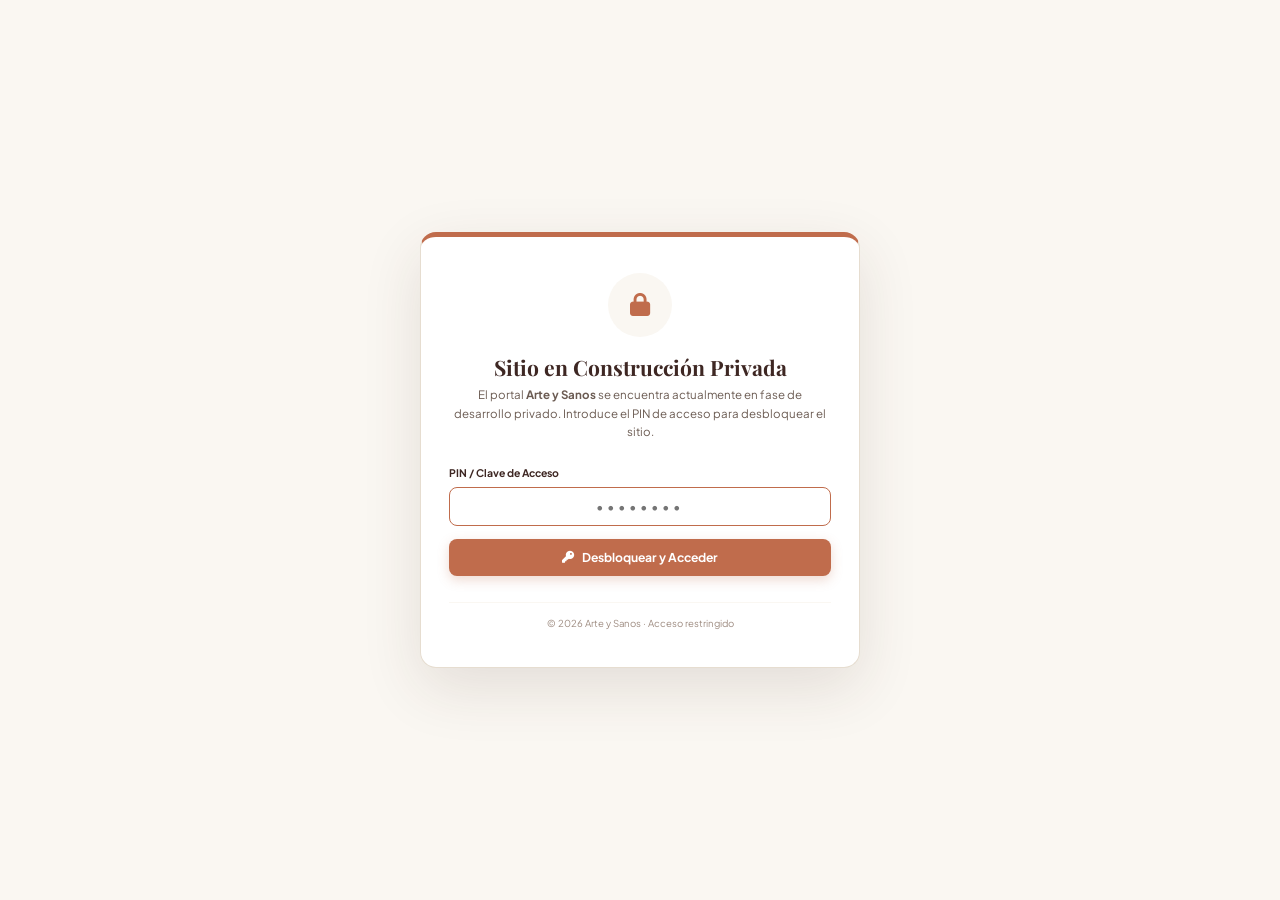
==== index.html @ fe1f42a1 "Implementacion de cumplimiento legal RGPD/LSSI, bloqueo por PIN, gestion de proyectos en perfil, ani" ====
<!DOCTYPE html>
<html lang="es">

<head>
  <meta charset="UTF-8">
  <meta name="viewport" content="width=device-width, initial-scale=1.0">
  <title>Arte y Sanos | Plataforma de Oficios & Creadores Locales</title>
  <meta name="description"
    content="Descubre y apoya a artesanos locales: cerámica, tejido, herrería, tatuajes artísticos, comida de autor y mucho más. Hecho a mano con pasión.">

  <!-- FontAwesome Icons -->
  <link rel="stylesheet" href="https://cdnjs.cloudflare.com/ajax/libs/font-awesome/6.5.1/css/all.min.css">

  <!-- Google Fonts (Playfair Display & Plus Jakarta Sans) -->
  <link rel="preconnect" href="https://fonts.googleapis.com">
  <link rel="preconnect" href="https://fonts.gstatic.com" crossorigin>
  <link
    href="https://fonts.googleapis.com/css2?family=Playfair+Display:ital,wght@0,500;0,700;1,400&family=Plus+Jakarta+Sans:wght@400;500;600;700&display=swap"
    rel="stylesheet">

  <!-- Bloqueo Privado por PIN -->
  <script src="src/siteLock.js"></script>

  <!-- Módulo Principal de la Aplicación (Clean Architecture) -->
  <script type="module" src="src/main.js"></script>

  <!-- Estilos CSS -->
  <link rel="stylesheet" href="index.css">
</head>

<body>

  <!-- Animación de Entrada / Intro (Primera visita) -->
  <div id="introOverlay" class="intro-overlay">
    <div class="intro-curtain intro-left"></div>
    <div class="intro-curtain intro-right"></div>
    <div class="intro-line"></div>
  </div>

  <!-- Header / Navigation -->
  <header class="header" id="mainHeader">
    <div class="container nav-wrapper">
      <a href="#" class="logo">
        <i class="fa-solid fa-hands-holding"></i> Arte y Sanos
      </a>

      <nav>
        <ul class="nav-links">
          <li><a href="#directorio" class="nav-link active">Explorar</a></li>
          <li><a href="#categorias" class="nav-link">Categorías</a></li>
          <li><a href="#nosotros" class="nav-link">Filosofía</a></li>
        </ul>
      </nav>

      <div class="nav-actions" id="navAuthActions">
        <button class="btn btn-secondary" onclick="window.appUI.openLoginModal()" id="btnLoginNav">
          <i class="fa-solid fa-right-to-bracket"></i> Iniciar Sesión
        </button>
        <button class="btn btn-primary" onclick="window.appUI.openRegisterModal()" id="btnRegisterNav">
          <i class="fa-solid fa-user-plus"></i> Registrarse
        </button>
      </div>

      <!-- Botón Hamburguesa Móvil -->
      <button class="mobile-nav-toggle" id="mobileNavToggle" aria-label="Abrir menú de navegación" onclick="window.appUI.toggleMobileMenu()">
        <i class="fa-solid fa-bars" id="mobileNavIcon"></i>
      </button>
    </div>

    <!-- Menú Desplegable Móvil (Drawer) -->
    <div class="mobile-menu-drawer" id="mobileMenuDrawer">
      <ul class="mobile-nav-links">
        <li><a href="#directorio" class="nav-link" onclick="window.appUI.toggleMobileMenu(false)">Explorar Directorio</a></li>
        <li><a href="#categorias" class="nav-link" onclick="window.appUI.toggleMobileMenu(false)">Categorías & Oficios</a></li>
        <li><a href="#nosotros" class="nav-link" onclick="window.appUI.toggleMobileMenu(false)">Nuestra Filosofía</a></li>
      </ul>
      <div class="mobile-auth-actions" id="mobileNavAuthActions">
        <!-- Rellenado dinámicamente según sesión en JS -->
      </div>
    </div>
  </header>

  <!-- Hero Section -->
  <section class="hero">
    <div class="hero-bg"></div>
    <div class="container">
      <div class="hero-content">
        <div class="hero-badge">
          <i class="fa-solid fa-gem"></i> Comunidad de Creadores Auténticos
        </div>
        <h1 class="hero-title">
          El alma de lo <span>hecho a mano</span>, cerca de ti.
        </h1>
        <p class="hero-description">
          Conecta directamente con cerámicos, tejedores, herreros, tatuadores de trazo fino y obradores artesanales.
          Descubre sus historias y apoya el talento local.
        </p>

        <!-- Barra de búsqueda -->
        <div class="hero-search-box">
          <i class="fa-solid fa-magnifying-glass"
            style="margin-left: 1.2rem; color: var(--terracotta); font-size: 1.2rem;"></i>
          <input type="text" id="searchInput" class="hero-search-input"
            placeholder="Busca por oficio, nombre o ciudad (ej. Cerámica, Madrid, Toledo)..."
            onkeydown="if(event.key==='Enter') window.appUI.triggerSearch()">
          <button class="btn btn-gold" id="searchBtn" style="padding: 0.8rem 1.4rem;" onclick="window.appUI.triggerSearch()">
            Buscar
          </button>
        </div>

        <!-- Estadísticas -->
        <div class="hero-stats">
          <div class="stat-item">
            <h4 id="statArtisansCount">--</h4>
            <p>Artesanos registrados</p>
          </div>
          <div class="stat-item">
            <h4>100%</h4>
            <p>Trabajo auténtico</p>
          </div>
          <div class="stat-item">
            <h4>Directo</h4>
            <p>Sin intermediarios</p>
          </div>
        </div>

      </div>
    </div>
  </section>

  <!-- Sección Categorías -->
  <section class="categories-section" id="categorias">
    <div class="container">
      <div class="text-center">
        <span class="section-tag"><i class="fa-solid fa-shapes"></i> Oficios Tradicionales</span>
        <h2 class="section-title">Explora por Categoría</h2>
        <p class="section-subtitle mx-auto">Selecciona la disciplina que deseas descubrir para filtrar nuestro
          directorio de artesanos.</p>
      </div>

      <div class="category-grid" id="categoryGrid">
        <!-- Renderizado dinámicamente con JavaScript -->
      </div>
    </div>
  </section>

  <!-- Sección Directorio de Artesanos -->
  <section class="directory-section" id="directorio">
    <div class="container">
      <div style="display: flex; align-items: flex-end; justify-content: space-between; flex-wrap: wrap; gap: 1rem; margin-bottom: 1.5rem;">
        <div>
          <span class="section-tag"><i class="fa-solid fa-store"></i> Directorio Activo</span>
          <h2 class="section-title">Artesanos Destacados</h2>
        </div>
        <div style="display: flex; align-items: center; gap: 1rem; flex-wrap: wrap;">
          <div style="display: flex; align-items: center; gap: 0.5rem;">
            <label for="locationFilterSelect" style="font-size: 0.85rem; font-weight: 600; color: var(--text-secondary);"><i class="fa-solid fa-location-dot"></i> Ubicación:</label>
            <select id="locationFilterSelect" onchange="window.appUI.filterByLocation(this.value)" style="padding: 0.5rem 1rem; border-radius: var(--radius-sm); border: 1px solid var(--border-color); background: var(--card-bg); font-family: inherit; font-size: 0.9rem; color: var(--primary-dark); cursor: pointer;">
              <option value="all">Todas las ubicaciones</option>
            </select>
          </div>
          <div style="display: flex; align-items: center; gap: 0.5rem;">
            <label for="sortBySelect" style="font-size: 0.85rem; font-weight: 600; color: var(--text-secondary);"><i class="fa-solid fa-sort"></i> Ordenar por:</label>
            <select id="sortBySelect" style="padding: 0.5rem 1rem; border-radius: var(--radius-sm); border: 1px solid var(--border-color); background: var(--card-bg); font-family: inherit; font-size: 0.9rem; color: var(--primary-dark); cursor: pointer;">
              <option value="featured">Destacados</option>
              <option value="rating">Mejor valorados (Valoraciones)</option>
              <option value="reviews">Más opiniones</option>
              <option value="newest">Más recientes</option>
            </select>
          </div>
          <div id="resultsCount" style="color: var(--text-muted); font-weight: 500; font-size: 0.9rem;">
            Cargando artesanos...
          </div>
        </div>
      </div>

      <div class="directory-grid" id="directoryGrid">
        <!-- Tarjetas de artesanos renderizadas mediante JavaScript -->
      </div>

      <!-- Banner Registro / Unirse -->
      <div class="join-banner">
        <div class="join-banner-bg"></div>
        <div class="join-banner-content">
          <h2>¿Eres artesano o tienes un taller tradicional?</h2>
          <p>Únete a nuestra plataforma de forma gratuita. Publica tu negocio, muestra tus trabajos, comparte tu
            dirección y recibe visitas o pedidos directamente en tu taller.</p>
          <button class="btn btn-primary" onclick="window.appUI.openRegisterModal()"
            style="font-size: 1.05rem; padding: 1rem 2.2rem;">
            <i class="fa-solid fa-paper-plane"></i> Publicar mi Negocio Ahora
          </button>
        </div>
      </div>

    </div>
  </section>

  <!-- Sección Nuestra Filosofía -->
  <section class="categories-section" id="nosotros"
    style="background: var(--beige-light); border-top: 1px solid var(--border-color); padding: 6rem 0;">
    <div class="container">
      <div class="text-center" style="max-width: 800px; margin: 0 auto;">
        <span class="section-tag"><i class="fa-solid fa-heart"></i> Nuestra Filosofía</span>
        <h2 class="section-title">Valorar el tiempo, la materia y las manos</h2>
        <p style="font-size: 1.15rem; color: var(--text-secondary); line-height: 1.8; margin-top: 1.5rem;">
          En un mundo dominado por la producción en masa, "Arte y Sanos" nace para visibilizar a quienes dedican su vida a
          perfeccionar una técnica con paciencia. Creemos en el consumo consciente, en el valor del objeto único y en la
          cercanía de conocer a la persona que crea lo que llevamos a nuestro hogar.
        </p>
      </div>
    </div>
  </section>

  <!-- Footer -->
  <footer class="footer">
    <div class="container">
      <div class="footer-grid">
        <div class="footer-brand">
          <h3><i class="fa-solid fa-hands-holding" style="color: var(--terracotta);"></i> Arte y Sanos</h3>
          <p>Plataforma para el descubrimiento, preservación y conexión con creadores y talleres artesanales locales.
          </p>
        </div>
        <div>
          <h4 class="footer-title">Categorías</h4>
          <ul class="footer-links">
            <li><a href="#" onclick="window.appUI.filterByCategory('ceramica')">Cerámica & Alfarería</a></li>
            <li><a href="#" onclick="window.appUI.filterByCategory('tejido')">Tejido & Telar</a></li>
            <li><a href="#" onclick="window.appUI.filterByCategory('herreria')">Herrería & Forja</a></li>
            <li><a href="#" onclick="window.appUI.filterByCategory('tatuaje')">Tatuaje Botánico</a></li>
            <li><a href="#" onclick="window.appUI.filterByCategory('comida')">Panadería & Alimentos</a></li>
          </ul>
        </div>
        <div>
          <h4 class="footer-title">Plataforma</h4>
          <ul class="footer-links">
            <li><a href="#directorio">Directorio</a></li>
            <li><a href="#" onclick="window.appUI.openRegisterModal()">Publicar Negocio</a></li>
            <li><a href="#nosotros">Sobre Nosotros</a></li>
            <li><a href="#">Guía de Artesanos</a></li>
          </ul>
        </div>
        <div>
          <h4 class="footer-title">Contacto</h4>
          <ul class="footer-links">
            <li><a href="#"><i class="fa-solid fa-envelope"></i> hola@arteysanos.es</a></li>
            <li><a href="#"><i class="fa-brands fa-instagram"></i> @arteysanos_oficial</a></li>
            <li><a href="#"><i class="fa-solid fa-location-dot"></i> Madrid, España</a></li>
          </ul>
        </div>
      </div>

      <div class="footer-bottom">
        <div style="display: flex; justify-content: center; align-items: center; gap: 1.5rem; flex-wrap: wrap; text-align: center; width: 100%;">
          <a href="aviso-legal.html" style="color: var(--text-muted); font-size: 0.9rem; font-weight: 500; text-decoration: none; transition: color 0.2s;">Aviso Legal</a>
          <span style="color: rgba(255, 255, 255, 0.2);">•</span>
          <a href="privacidad.html" style="color: var(--text-muted); font-size: 0.9rem; font-weight: 500; text-decoration: none; transition: color 0.2s;">Política de Privacidad</a>
          <span style="color: rgba(255, 255, 255, 0.2);">•</span>
          <a href="terminos.html" style="color: var(--text-muted); font-size: 0.9rem; font-weight: 500; text-decoration: none; transition: color 0.2s;">Términos y Condiciones</a>
          <span style="color: rgba(255, 255, 255, 0.2);">•</span>
          <a href="cookies.html" style="color: var(--text-muted); font-size: 0.9rem; font-weight: 500; text-decoration: none; transition: color 0.2s;">Política de Cookies</a>
        </div>
        <div style="color: var(--text-muted); font-size: 0.85rem; text-align: center; width: 100%;">
          © 2026 Arte y Sanos. Todos los derechos reservados.
        </div>
      </div>
    </div>
  </footer>

  <!-- Modal Detalle Artesano -->
  <div class="modal-overlay" id="detailModal">
    <div class="modal-card">
      <button class="modal-close" onclick="window.appUI.closeModal('detailModal')">
        <i class="fa-solid fa-xmark"></i>
      </button>
      <div id="detailModalContent">
        <!-- Renderizado dinámicamente con JS -->
      </div>
    </div>
  </div>

  <!-- Modal Iniciar Sesión Artesano -->
  <div class="modal-overlay" id="loginModal">
    <div class="modal-card" style="max-width: 480px;">
      <button class="modal-close" onclick="window.appUI.closeModal('loginModal')">
        <i class="fa-solid fa-xmark"></i>
      </button>
      <div class="modal-body">
        <div style="text-align: center; margin-bottom: 2rem;">
          <span class="hero-badge"><i class="fa-solid fa-user-lock"></i> Área de Artesanos</span>
          <h2 style="font-size: 2rem; margin-top: 0.5rem;">Iniciar Sesión</h2>
          <p style="color: var(--text-secondary); font-size: 0.9rem;">Accede para gestionar tu taller, promociones y productos.</p>
        </div>

        <form id="loginForm">
          <div class="form-group">
            <label class="form-label">Correo Electrónico *</label>
            <input type="email" id="loginEmail" class="form-input" placeholder="tu@email.com" required>
          </div>
          <div class="form-group">
            <label class="form-label">Contraseña *</label>
            <input type="password" id="loginPassword" class="form-input" placeholder="••••••••" required>
          </div>
          <button type="submit" class="btn btn-primary" style="width: 100%; margin-top: 0.8rem;">
            <i class="fa-solid fa-right-to-bracket"></i> Entrar a mi Tienda
          </button>
        </form>

        <div style="display: flex; align-items: center; gap: 0.8rem; margin: 1.2rem 0;">
          <hr style="flex: 1; border: 0; border-top: 1px solid var(--border-color);">
          <span style="font-size: 0.8rem; color: var(--text-muted); text-transform: uppercase;">o continúa con</span>
          <hr style="flex: 1; border: 0; border-top: 1px solid var(--border-color);">
        </div>

        <button type="button" class="btn btn-secondary" onclick="window.appUI.handleGoogleLogin('login')" style="width: 100%; justify-content: center; gap: 0.7rem; border-color: #DADCE0; box-shadow: 0 1px 3px rgba(0,0,0,0.08);">
          <svg width="18" height="18" viewBox="0 0 18 18"><path fill="#4285F4" d="M17.64 9.2c0-.637-.057-1.251-.164-1.84H9v3.481h4.844c-.209 1.125-.843 2.078-1.796 2.717v2.258h2.908c1.702-1.567 2.684-3.874 2.684-6.616z"/><path fill="#34A853" d="M9 18c2.43 0 4.467-.806 5.956-2.184l-2.908-2.258c-.806.54-1.837.86-3.048.86-2.344 0-4.328-1.584-5.036-3.711H.957v2.332C2.438 15.983 5.482 18 9 18z"/><path fill="#FBBC05" d="M3.964 10.707c-.18-.54-.282-1.117-.282-1.707s.102-1.167.282-1.707V4.961H.957C.347 6.173 0 7.548 0 9s.347 2.827.957 4.039l3.007-2.332z"/><path fill="#EA4335" d="M9 3.58c1.321 0 2.508.454 3.44 1.345l2.582-2.58C13.463.891 11.426 0 9 0 5.482 0 2.438 2.017.957 4.961L3.964 7.293C4.672 5.166 6.656 3.58 9 3.58z"/></svg>
          Iniciar sesión con Google
        </button>
      </div>
    </div>
  </div>

  <!-- Modal Formulario "Registro de Cuenta (Cliente o Artesano)" -->
  <div class="modal-overlay" id="registerModal">
    <div class="modal-card">
      <button class="modal-close" onclick="window.appUI.closeModal('registerModal')">
        <i class="fa-solid fa-xmark"></i>
      </button>
      <div class="modal-body">
        <div style="text-align: center; margin-bottom: 1.5rem;">
          <span class="hero-badge"><i class="fa-solid fa-user-plus"></i> Únete a Arte y Sanos</span>
          <h2 style="font-size: 1.8rem; margin-top: 0.5rem;" id="registerModalTitle">Crear Cuenta</h2>
          <p style="color: var(--text-secondary); font-size: 0.92rem;">Elige tu tipo de perfil para comenzar en la plataforma.</p>
        </div>

        <!-- Selector de Tipo de Cuenta -->
        <div style="display: grid; grid-template-columns: 1fr 1fr; gap: 0.8rem; margin-bottom: 1.5rem; background: var(--bg-subtle); padding: 0.4rem; border-radius: 12px;">
          <button type="button" id="roleBtnClient" class="btn" style="background: var(--terracotta); color: #FFF; font-size: 0.9rem; padding: 0.6rem; border-radius: 8px; border: none; font-weight: 600; cursor: pointer; transition: all 0.2s;" onclick="window.appUI.selectRegisterRole('client')">
            <i class="fa-solid fa-user"></i> Soy Usuario / Cliente
          </button>
          <button type="button" id="roleBtnArtisan" class="btn" style="background: transparent; color: var(--text-main); font-size: 0.9rem; padding: 0.6rem; border-radius: 8px; border: none; font-weight: 600; cursor: pointer; transition: all 0.2s;" onclick="window.appUI.selectRegisterRole('artisan')">
            <i class="fa-solid fa-hammer"></i> Soy Artesano
          </button>
        </div>

        <form id="registerForm">
          <input type="hidden" id="registerAccountRole" value="client">

          <div class="form-row">
            <div class="form-group">
              <label class="form-label">Nombre Completo o Alias *</label>
              <input type="text" id="inputDisplayName" class="form-input" placeholder="ej. Carmen Ruiz" required>
            </div>
            <div class="form-group">
              <label class="form-label">Correo Electrónico *</label>
              <input type="email" id="inputAuthEmail" class="form-input" placeholder="tu@email.com" required>
            </div>
          </div>

          <div class="form-group">
            <label class="form-label">Contraseña de acceso *</label>
            <input type="password" id="inputAuthPassword" class="form-input" placeholder="Mínimo 6 caracteres" minlength="6" required>
          </div>

          <!-- Campos Específicos para Artesanos (Ocultos para Clientes) -->
          <div id="artisanExtraFields" style="display: none;">
            <hr style="border: 0; border-top: 1px solid var(--border-color); margin: 1.5rem 0;">
            <h4 style="color: var(--primary-dark); font-size: 1.05rem; margin-bottom: 1rem; display: flex; align-items: center; gap: 0.5rem;">
              <i class="fa-solid fa-store" style="color: var(--terracotta);"></i> Información del Taller / Negocio
            </h4>

            <div class="form-row">
              <div class="form-group">
                <label class="form-label">Nombre del Taller o Marca *</label>
                <input type="text" id="inputName" class="form-input" placeholder="ej. Taller Cerámico El Crisol">
              </div>
              <div class="form-group">
                <label class="form-label">Categoría Principal *</label>
                <select id="inputCategory" class="form-select">
                  <option value="pintura">Pintura & Ilustración</option>
                  <option value="escultura">Escultura & Modelado</option>
                  <option value="ceramica">Cerámica</option>
                  <option value="tejido">Tejido & Textil</option>
                  <option value="herreria">Herrería & Metal</option>
                  <option value="madera">Ebanistería & Madera</option>
                  <option value="cuero">Marroquinería & Cuero</option>
                  <option value="joyeria">Joyería & Orfebrería</option>
                  <option value="tatuaje">Tatuaje Artístico</option>
                  <option value="comida">Comida Artesana</option>
                </select>
              </div>
            </div>

            <div class="form-row">
              <div class="form-group">
                <label class="form-label">Especialidad u Oficio *</label>
                <input type="text" id="inputTrade" class="form-input" placeholder="ej. Alfarería tradicional en torno">
              </div>
              <div class="form-group">
                <label class="form-label">Ciudad / Provincia *</label>
                <input type="text" id="inputLocation" class="form-input" placeholder="ej. Granada, España">
              </div>
            </div>

            <div class="form-group">
              <label class="form-label">Dirección Completa del Taller *</label>
              <input type="text" id="inputAddress" class="form-input" placeholder="ej. Callejón del Aire 14, Albaicín">
            </div>

            <div class="form-row">
              <div class="form-group">
                <label class="form-label">Teléfono / WhatsApp de Contacto *</label>
                <input type="tel" id="inputPhone" class="form-input" placeholder="ej. +34 600 000 000">
              </div>
              <div class="form-group">
                <label class="form-label">Sitio Web / Red Social (Opcional)</label>
                <input type="url" id="inputWebsite" class="form-input" placeholder="https://mitaller.com">
              </div>
            </div>

            <div class="form-group">
              <label class="form-label">Descripción de tu trabajo e Historia *</label>
              <textarea id="inputDescription" class="form-textarea" rows="3" placeholder="Cuéntanos qué haces, qué materiales utilizas y qué hace especial a tu negocio..."></textarea>
            </div>

            <!-- Opciones extra del taller -->
            <div style="background: var(--bg-subtle); padding: 0.9rem; border-radius: 10px; border: 1px solid var(--border-color); display: flex; flex-direction: column; gap: 0.6rem; margin-top: 0.8rem;">
              <label style="display: flex; align-items: center; gap: 0.5rem; cursor: pointer; font-size: 0.85rem; color: var(--primary-dark); font-weight: 600;">
                <input type="checkbox" id="inputAcceptsCustomOrders" checked style="width: 16px; height: 16px; accent-color: var(--terracotta); cursor: pointer;">
                <span>✨ <strong>Acepto Encargos Personalizados</strong> (Piezas y trabajos a medida bajo petición)</span>
              </label>
              <label style="display: flex; align-items: center; gap: 0.5rem; cursor: pointer; font-size: 0.85rem; color: var(--primary-dark); font-weight: 600;">
                <input type="checkbox" id="inputIsVisitable" style="width: 16px; height: 16px; accent-color: var(--terracotta); cursor: pointer;">
                <span>🏛️ <strong>Taller Visitable</strong> (Espacio físico abierto al público o visitas concertadas)</span>
              </label>
            </div>
          </div>

          <!-- Casilla de Consentimiento RGPD / LOPDGDD Obligatoria -->
          <div style="margin-top: 1.2rem; padding: 0.8rem; background: var(--bg-subtle); border-radius: 8px; border: 1px solid var(--border-color);">
            <label style="display: flex; align-items: flex-start; gap: 0.6rem; cursor: pointer; font-size: 0.82rem; color: var(--text-secondary); line-height: 1.4;">
              <input type="checkbox" id="registerConsentCheckbox" required style="margin-top: 2px; width: 16px; height: 16px; accent-color: var(--terracotta); cursor: pointer; flex-shrink: 0;">
              <span>He leído y acepto la <a href="privacidad.html" target="_blank" style="color: var(--terracotta); font-weight: 600; text-decoration: underline;">Política de Privacidad</a> y los <a href="terminos.html" target="_blank" style="color: var(--terracotta); font-weight: 600; text-decoration: underline;">Términos y Condiciones de Uso</a>. *</span>
            </label>
          </div>

          <div style="display: flex; gap: 1rem; margin-top: 1.3rem;">
            <button type="submit" id="btnSubmitRegister" class="btn btn-primary" style="flex: 1;">
              <i class="fa-solid fa-check"></i> Crear Cuenta de Usuario
            </button>
            <button type="button" class="btn btn-secondary" onclick="window.appUI.closeModal('registerModal')">
              Cancelar
            </button>
          </div>
        </form>

        <div style="display: flex; align-items: center; gap: 0.8rem; margin: 1.2rem 0;">
          <hr style="flex: 1; border: 0; border-top: 1px solid var(--border-color);">
          <span style="font-size: 0.8rem; color: var(--text-muted); text-transform: uppercase;">o regístrate con</span>
          <hr style="flex: 1; border: 0; border-top: 1px solid var(--border-color);">
        </div>

        <button type="button" class="btn btn-secondary" onclick="window.appUI.handleGoogleLogin('register')" style="width: 100%; justify-content: center; gap: 0.7rem; border-color: #DADCE0; box-shadow: 0 1px 3px rgba(0,0,0,0.08);">
          <svg width="18" height="18" viewBox="0 0 18 18"><path fill="#4285F4" d="M17.64 9.2c0-.637-.057-1.251-.164-1.84H9v3.481h4.844c-.209 1.125-.843 2.078-1.796 2.717v2.258h2.908c1.702-1.567 2.684-3.874 2.684-6.616z"/><path fill="#34A853" d="M9 18c2.43 0 4.467-.806 5.956-2.184l-2.908-2.258c-.806.54-1.837.86-3.048.86-2.344 0-4.328-1.584-5.036-3.711H.957v2.332C2.438 15.983 5.482 18 9 18z"/><path fill="#FBBC05" d="M3.964 10.707c-.18-.54-.282-1.117-.282-1.707s.102-1.167.282-1.707V4.961H.957C.347 6.173 0 7.548 0 9s.347 2.827.957 4.039l3.007-2.332z"/><path fill="#EA4335" d="M9 3.58c1.321 0 2.508.454 3.44 1.345l2.582-2.58C13.463.891 11.426 0 9 0 5.482 0 2.438 2.017.957 4.961L3.964 7.293C4.672 5.166 6.656 3.58 9 3.58z"/></svg>
          <span id="btnGoogleRegisterLabel">Registrarse como Cliente con Google</span>
        </button>
      </div>
    </div>
  </div>

  <!-- Modal Panel "Gestionar Mi Perfil & Tienda" (Escala 85% Compacta & Dashboard) -->
  <div class="modal-overlay" id="shopManageModal">
    <div class="modal-card">
      <button class="modal-close" onclick="window.appUI.closeModal('shopManageModal')">
        <i class="fa-solid fa-xmark"></i>
      </button>
      <div class="modal-body">
        <div style="display: flex; align-items: center; justify-content: space-between; margin-bottom: 1.2rem; flex-wrap: wrap; gap: 1rem; padding-bottom: 0.8rem; border-bottom: 1px solid var(--border-color);">
          <div>
            <div style="display: flex; align-items: center; gap: 0.5rem; margin-bottom: 0.2rem;">
              <span class="hero-badge" style="margin: 0; padding: 0.25rem 0.75rem; font-size: 0.75rem;"><i class="fa-solid fa-sliders"></i> Panel de Control</span>
              <span id="verificationStatusBadge" class="hero-badge" style="background: rgba(76, 175, 80, 0.1); color: #4CAF50; border-color: rgba(76, 175, 80, 0.25); margin: 0; padding: 0.25rem 0.75rem; font-size: 0.75rem;">
                <i class="fa-solid fa-circle-check"></i> Taller Verificado
              </span>
            </div>
            <h2 style="font-size: 1.7rem; font-family: 'Playfair Display', serif; color: var(--primary-dark); margin: 0;" id="shopManageTitle">Gestionar Mi Perfil & Tienda</h2>
            <p style="color: var(--text-secondary); font-size: 0.85rem; margin-top: 0.2rem; margin-bottom: 0;">Administra tu catálogo de obras, información pública de contacto y seguridad de tu cuenta.</p>
          </div>
          <div style="display: flex; align-items: center; gap: 0.6rem; flex-wrap: wrap;">
            <a href="#" id="btnViewMyPublicProfile" target="_blank" class="btn btn-secondary" style="padding: 0.5rem 1rem; font-size: 0.82rem; display: inline-flex; align-items: center; gap: 0.4rem; border-radius: 8px; font-weight: 600;">
              <i class="fa-solid fa-arrow-up-right-from-square"></i> Ver Mi Perfil Público
            </a>
          </div>
        </div>

        <!-- Banner de Verificación de Artesano -->
        <div id="artisanVerificationBanner" style="background: linear-gradient(135deg, rgba(197,160,89,0.15), rgba(192,108,76,0.1)); border: 1.5px solid var(--warm-gold); border-radius: 12px; padding: 1rem 1.4rem; margin-bottom: 1.2rem; display: flex; justify-content: space-between; align-items: center; flex-wrap: wrap; gap: 1rem;">
          <div style="display: flex; align-items: center; gap: 0.9rem;">
            <div style="width: 42px; height: 42px; border-radius: 50%; background: var(--warm-gold); color: #FFF; display: flex; align-items: center; justify-content: center; font-size: 1.2rem; flex-shrink: 0; box-shadow: 0 4px 10px rgba(197,160,89,0.3);">
              <i class="fa-solid fa-certificate"></i>
            </div>
            <div>
              <div style="display: flex; align-items: center; gap: 0.5rem; flex-wrap: wrap;">
                <strong style="color: var(--primary-dark); font-size: 0.98rem;">Insignia de Artesano Certificado</strong>
                <span id="shopVerifBadgeStatus" style="font-size: 0.72rem; background: var(--warm-gold); color: #FFF; padding: 0.15rem 0.5rem; border-radius: 10px; font-weight: 700;">Oficio Registrado</span>
              </div>
              <p style="color: var(--text-secondary); font-size: 0.82rem; margin: 0.1rem 0 0 0; line-height: 1.4;">
                Aumenta la confianza de tus clientes solicitando la verificación oficial de tu taller artesanal.
              </p>
            </div>
          </div>
          <button type="button" class="btn btn-gold" onclick="window.appUI.openVerificationModal()" style="font-size: 0.85rem; padding: 0.5rem 1.1rem; display: inline-flex; align-items: center; gap: 0.4rem; border-radius: 8px;">
            <i class="fa-solid fa-shield-check"></i> Verificar Cuenta
          </button>
        </div>

        <!-- Pestañas del Panel (Barra Segmentada) -->
        <div class="shop-tabs-nav">
          <button class="tab-btn active" onclick="window.appUI.switchShopTab('tabGeneral')" id="btnTabGeneral">
            <i class="fa-solid fa-store"></i> Información & Foto
          </button>
          <button class="tab-btn" onclick="window.appUI.switchShopTab('tabPromos')" id="btnTabPromos">
            <i class="fa-solid fa-tags"></i> Promociones & Ofertas
          </button>
          <button class="tab-btn" onclick="window.appUI.switchShopTab('tabSecurity')" id="btnTabSecurity">
            <i class="fa-solid fa-shield-halved"></i> Seguridad & Mi Cuenta
          </button>
        </div>

        <!-- Tab 1: General & Foto de Perfil -->
        <div id="tabGeneral" class="shop-tab-content">
          <!-- Subida / Cambio de Foto de Perfil / Taller -->
          <div class="dashboard-card" style="display: flex; align-items: center; gap: 1.5rem; flex-wrap: wrap;">
            <div style="position: relative; width: 80px; height: 80px; border-radius: 50%; overflow: hidden; border: 3px solid var(--warm-gold); box-shadow: 0 3px 12px rgba(62, 39, 35, 0.1); flex-shrink: 0; background: #FFF;">
              <img id="avatarEditPreview" src="images/artisan1.jpg" alt="Foto de Perfil" style="width: 100%; height: 100%; object-fit: cover;">
            </div>
            <div style="flex: 1; min-width: 220px;">
              <h4 style="font-size: 1.05rem; color: var(--primary-dark); font-weight: 700; margin-bottom: 0.2rem;">Foto de Perfil / Imagen Principal del Taller</h4>
              <p style="font-size: 0.82rem; color: var(--text-secondary); margin-bottom: 0.8rem; line-height: 1.4;">Esta fotografía se mostrará en tu tarjeta del directorio, la cabecera de tu tienda y en tus obras publicadas.</p>
              <div style="display: flex; align-items: center; gap: 0.8rem; flex-wrap: wrap;">
                <label class="btn btn-secondary" style="cursor: pointer; padding: 0.45rem 1rem; font-size: 0.82rem; display: inline-flex; align-items: center; gap: 0.4rem; margin: 0; border-radius: 8px;">
                  <i class="fa-solid fa-camera"></i> Subir Nueva Foto
                  <input type="file" id="inputAvatarFile" accept="image/*" style="display: none;" onchange="window.appUI.handleAvatarChange(event)">
                </label>
                <span id="avatarUploadStatus" style="font-size: 0.8rem; color: var(--text-muted);"><i class="fa-regular fa-image"></i> Formatos JPG, PNG o WEBP</span>
              </div>
            </div>
          </div>

          <form id="editShopForm" class="dashboard-card">
            <h4 class="dashboard-card-title">
              <i class="fa-solid fa-address-card" style="color: var(--terracotta);"></i> Datos Principales del Taller
            </h4>

            <div class="form-row" style="margin-bottom: 0.8rem;">
              <div class="form-group" style="margin-bottom: 0;">
                <label class="form-label">Nombre Comercial o del Artesano *</label>
                <input type="text" id="editName" class="form-input" placeholder="ej. Taller Cerámica Albaicín" required>
              </div>
              <div class="form-group" style="margin-bottom: 0;">
                <label class="form-label">Especialidad u Oficio Artesanal *</label>
                <input type="text" id="editTrade" class="form-input" placeholder="ej. Torneado de Barro & Cerámica" required>
              </div>
            </div>

            <div class="form-row" style="margin-bottom: 0.8rem;">
              <div class="form-group" style="margin-bottom: 0;">
                <label class="form-label">Categoría de Artesanía *</label>
                <select id="editCategory" class="form-select">
                  <option value="pintura">Pintura & Ilustración</option>
                  <option value="escultura">Escultura & Modelado</option>
                  <option value="ceramica">Cerámica & Barro</option>
                  <option value="tejido">Textil & Telar</option>
                  <option value="herreria">Herrería & Forja</option>
                  <option value="madera">Ebanistería & Madera</option>
                  <option value="cuero">Marroquinería & Cuero</option>
                  <option value="joyeria">Joyería & Orfebrería</option>
                  <option value="tatuaje">Tatuaje Artístico</option>
                  <option value="comida">Comida & Obrador</option>
                </select>
              </div>
              <div class="form-group" style="margin-bottom: 0;">
                <label class="form-label">Ciudad / Provincia / Región *</label>
                <input type="text" id="editLocation" class="form-input" placeholder="ej. Granada, España" required>
              </div>
            </div>

            <div class="form-row" style="margin-bottom: 0.8rem;">
              <div class="form-group" style="margin-bottom: 0;">
                <label class="form-label" id="labelEditPhone">Teléfono de Contacto (Opcional)</label>
                <input type="tel" id="editPhone" class="form-input" placeholder="+34 600 000 000">
              </div>
              <div class="form-group" style="margin-bottom: 0;">
                <label class="form-label">Sitio Web / Tienda Online Oficial (Opcional)</label>
                <input type="url" id="editWebsite" class="form-input" placeholder="https://mi-tienda-artesanal.com">
              </div>
            </div>

            <!-- Ajustes destacados del Taller -->
            <div style="display: grid; grid-template-columns: repeat(auto-fit, minmax(280px, 1fr)); gap: 0.8rem; margin-bottom: 1.1rem;">
              <!-- Toggle WhatsApp -->
              <div style="background: rgba(37, 211, 102, 0.08); border: 1.5px solid rgba(37, 211, 102, 0.25); border-radius: 10px; padding: 0.75rem 1rem; display: flex; align-items: center; justify-content: space-between; gap: 0.6rem;">
                <div style="display: flex; align-items: center; gap: 0.6rem;">
                  <div style="width: 30px; height: 30px; border-radius: 50%; background: #25D366; color: #FFF; display: flex; align-items: center; justify-content: center; font-size: 0.9rem; flex-shrink: 0;">
                    <i class="fa-brands fa-whatsapp"></i>
                  </div>
                  <div>
                    <strong style="color: var(--primary-dark); font-size: 0.82rem; display: block;">Botón de WhatsApp</strong>
                    <span style="color: var(--text-secondary); font-size: 0.74rem;">Contacto directo a tu app.</span>
                  </div>
                </div>
                <label style="display: flex; align-items: center; cursor: pointer;">
                  <input type="checkbox" id="editAllowWhatsapp" checked style="width: 17px; height: 17px; accent-color: #25D366; cursor: pointer;">
                </label>
              </div>

              <!-- Toggle Encargos a Medida -->
              <div style="background: rgba(197, 160, 89, 0.1); border: 1.5px solid rgba(197, 160, 89, 0.3); border-radius: 10px; padding: 0.75rem 1rem; display: flex; align-items: center; justify-content: space-between; gap: 0.6rem;">
                <div style="display: flex; align-items: center; gap: 0.6rem;">
                  <div style="width: 30px; height: 30px; border-radius: 50%; background: var(--warm-gold); color: #FFF; display: flex; align-items: center; justify-content: center; font-size: 0.85rem; flex-shrink: 0;">
                    <i class="fa-solid fa-wand-magic-sparkles"></i>
                  </div>
                  <div>
                    <strong style="color: var(--primary-dark); font-size: 0.82rem; display: block;">Encargos a Medida</strong>
                    <span style="color: var(--text-secondary); font-size: 0.74rem;">Aceptas piezas personalizadas.</span>
                  </div>
                </div>
                <label style="display: flex; align-items: center; cursor: pointer;">
                  <input type="checkbox" id="editAcceptsCustomOrders" checked style="width: 17px; height: 17px; accent-color: var(--warm-gold); cursor: pointer;">
                </label>
              </div>

              <!-- Toggle Taller Visitable -->
              <div style="background: rgba(192, 108, 76, 0.08); border: 1.5px solid rgba(192, 108, 76, 0.25); border-radius: 10px; padding: 0.75rem 1rem; display: flex; align-items: center; justify-content: space-between; gap: 0.6rem;">
                <div style="display: flex; align-items: center; gap: 0.6rem;">
                  <div style="width: 30px; height: 30px; border-radius: 50%; background: var(--terracotta); color: #FFF; display: flex; align-items: center; justify-content: center; font-size: 0.85rem; flex-shrink: 0;">
                    <i class="fa-solid fa-store"></i>
                  </div>
                  <div>
                    <strong style="color: var(--primary-dark); font-size: 0.82rem; display: block;">Taller Visitable</strong>
                    <span style="color: var(--text-secondary); font-size: 0.74rem;">Abierto a visitas con cita o tienda.</span>
                  </div>
                </div>
                <label style="display: flex; align-items: center; cursor: pointer;">
                  <input type="checkbox" id="editIsVisitable" style="width: 17px; height: 17px; accent-color: var(--terracotta); cursor: pointer;">
                </label>
              </div>
            </div>

            <div class="form-group" style="margin-bottom: 1rem;">
              <label class="form-label" id="labelEditAddress">Dirección Física del Taller (Opcional)</label>
              <input type="text" id="editAddress" class="form-input" placeholder="Calle / Plaza, Número, Barrio o Polígono">
            </div>

            <div class="form-group" style="margin-bottom: 1.3rem;">
              <label class="form-label">Historia, Filosofía y Técnicas del Taller (Opcional)</label>
              <textarea id="editDescription" class="form-textarea" rows="3" placeholder="Explica la historia de tu taller, los materiales nobles que utilizas, el proceso artesanal..."></textarea>
            </div>

            <div style="display: flex; justify-content: flex-end;">
              <button type="submit" class="btn btn-primary" style="padding: 0.7rem 1.6rem; font-size: 0.88rem; font-weight: 700; border-radius: 8px; display: inline-flex; align-items: center; gap: 0.5rem;">
                <i class="fa-solid fa-floppy-disk"></i> Guardar Cambios de Perfil
              </button>
            </div>
          </form>
        </div>

        <!-- Tab 2: Promociones -->
        <div id="tabPromos" class="shop-tab-content" style="display: none;">
          <div class="dashboard-card">
            <h4 class="dashboard-card-title">
              <i class="fa-solid fa-tag" style="color: var(--warm-gold-hover);"></i> Publicar Promoción u Oferta Destacada
            </h4>
            <p style="color: var(--text-secondary); font-size: 0.85rem; margin-bottom: 1.2rem; line-height: 1.5;">
              Las promociones activas aparecen de forma destacada en la cabecera de tu perfil público y muestran una etiqueta especial en el directorio principal.
            </p>

            <form id="promoForm">
              <div class="form-group">
                <label class="form-label">Título de la Oferta o Descuento *</label>
                <input type="text" id="promoTitle" class="form-input" placeholder="ej. 15% de Descuento con código ARTESANO15 o 2x1 en talleres" required>
              </div>
              <div class="form-group" style="margin-bottom: 1.3rem;">
                <label class="form-label">Condiciones o Instrucciones para Canjear</label>
                <textarea id="promoDetails" class="form-textarea" rows="2" placeholder="Válido mostrando este perfil en el taller o contactando por WhatsApp."></textarea>
              </div>
              <div style="display: flex; justify-content: flex-end;">
                <button type="submit" class="btn btn-gold" style="padding: 0.65rem 1.6rem; font-size: 0.88rem; font-weight: 700; border-radius: 8px;">
                  <i class="fa-solid fa-plus"></i> Publicar Promoción Destacada
                </button>
              </div>
            </form>
          </div>
        </div>

        <!-- Tab 4: Seguridad & Mi Cuenta -->
        <div id="tabSecurity" class="shop-tab-content" style="display: none;">
          <div style="display: grid; grid-template-columns: 1fr 1fr; gap: 1.3rem; margin-bottom: 1.5rem;" class="form-row">
            
            <!-- Cambiar Correo Electrónico -->
            <div class="dashboard-card" style="margin-bottom: 0;">
              <h4 style="font-size: 1.05rem; color: var(--primary-dark); font-weight: 700; margin-bottom: 0.2rem; display: flex; align-items: center; gap: 0.4rem;">
                <i class="fa-solid fa-envelope" style="color: var(--terracotta);"></i> Cambiar Correo Electrónico
              </h4>
              <p style="font-size: 0.8rem; color: var(--text-secondary); margin-bottom: 1.1rem;">Actualiza el correo con el que inicias sesión.</p>

              <form id="changeEmailForm">
                <div class="form-group">
                  <label class="form-label">Nuevo Correo Electrónico *</label>
                  <input type="email" id="inputNewEmail" class="form-input" placeholder="nuevo@correo.com" required>
                </div>
                <div class="form-group" style="margin-bottom: 1.1rem;">
                  <label class="form-label">Contraseña Actual *</label>
                  <input type="password" id="inputEmailCurrentPassword" class="form-input" placeholder="••••••••" required>
                </div>
                <button type="submit" class="btn btn-secondary" style="font-weight: 600; font-size: 0.82rem; width: 100%; border-radius: 7px;">
                  <i class="fa-solid fa-check"></i> Actualizar Correo
                </button>
              </form>
            </div>

            <!-- Cambiar Contraseña -->
            <div class="dashboard-card" style="margin-bottom: 0;">
              <h4 style="font-size: 1.05rem; color: var(--primary-dark); font-weight: 700; margin-bottom: 0.2rem; display: flex; align-items: center; gap: 0.4rem;">
                <i class="fa-solid fa-key" style="color: var(--warm-gold);"></i> Cambiar Contraseña
              </h4>
              <p style="font-size: 0.8rem; color: var(--text-secondary); margin-bottom: 1.1rem;">Establece una nueva clave de acceso segura.</p>

              <form id="changePasswordForm">
                <div class="form-group">
                  <label class="form-label">Contraseña Actual *</label>
                  <input type="password" id="inputPasswordCurrent" class="form-input" placeholder="••••••••" required>
                </div>
                <div class="form-group" style="margin-bottom: 1.1rem;">
                  <label class="form-label">Nueva Contraseña (mín. 6 caracteres) *</label>
                  <input type="password" id="inputPasswordNew" class="form-input" placeholder="••••••••" minlength="6" required>
                </div>
                <button type="submit" class="btn btn-secondary" style="font-weight: 600; font-size: 0.82rem; width: 100%; border-radius: 7px;">
                  <i class="fa-solid fa-shield-halved"></i> Guardar Contraseña
                </button>
              </form>
            </div>

          </div>

          <!-- ZONA DE PELIGRO: Eliminar Cuenta & Todos los Registros -->
          <div style="background: #FFF5F5; border: 1.5px solid #FFCDD2; padding: 1.4rem 1.6rem; border-radius: 16px;">
            <div style="display: flex; align-items: flex-start; gap: 1rem; flex-wrap: wrap;">
              <div style="width: 38px; height: 38px; border-radius: 50%; background: #FFEBEE; color: #D32F2F; display: flex; align-items: center; justify-content: center; font-size: 1.1rem; flex-shrink: 0;">
                <i class="fa-solid fa-triangle-exclamation"></i>
              </div>
              <div style="flex: 1; min-width: 240px;">
                <h4 style="color: #C62828; font-size: 1.05rem; font-weight: 700; margin-bottom: 0.2rem;">Zona de Peligro: Eliminar Cuenta Permanentemente</h4>
                <p style="color: #5D4037; font-size: 0.82rem; line-height: 1.5; margin-bottom: 0.9rem;">
                  Esta acción es <strong>irreversible</strong>. Se eliminarán de forma definitiva tu perfil de artesano, todos los proyectos publicados, las fotografías y vídeos de Firebase Storage, las reseñas, comentarios y tu cuenta de acceso.
                </p>
                <button type="button" class="btn" style="background: #D32F2F; color: #FFF; border: none; font-weight: 700; padding: 0.6rem 1.3rem; font-size: 0.82rem; border-radius: 8px; cursor: pointer; display: inline-flex; align-items: center; gap: 0.4rem;" onclick="window.appUI.openDeleteAccountModal()">
                  <i class="fa-solid fa-trash-can"></i> Eliminar mi Cuenta y Todos mis Datos
                </button>
              </div>
            </div>
          </div>
        </div>

      </div>
    </div>
  </div>

  <!-- Modal Panel "Mi Cuenta de Usuario" (Exclusivo para Clientes / Compradores) -->
  <div class="modal-overlay" id="userAccountModal">
    <div class="modal-card" style="max-width: 650px;">
      <button class="modal-close" onclick="window.appUI.closeModal('userAccountModal')">
        <i class="fa-solid fa-xmark"></i>
      </button>
      <div class="modal-body">
        <div style="display: flex; align-items: center; justify-content: space-between; margin-bottom: 1.2rem; flex-wrap: wrap; gap: 1rem; padding-bottom: 0.8rem; border-bottom: 1px solid var(--border-color);">
          <div>
            <div style="display: flex; align-items: center; gap: 0.5rem; margin-bottom: 0.2rem;">
              <span class="hero-badge" style="margin: 0; padding: 0.25rem 0.75rem; font-size: 0.75rem;"><i class="fa-solid fa-user-gear"></i> Perfil de Usuario</span>
              <span class="hero-badge" style="background: rgba(197, 160, 89, 0.15); color: #7D5C14; border-color: rgba(197, 160, 89, 0.4); margin: 0; padding: 0.25rem 0.75rem; font-size: 0.75rem;">
                <i class="fa-solid fa-user"></i> Cliente
              </span>
            </div>
            <h2 style="font-size: 1.7rem; font-family: 'Playfair Display', serif; color: var(--primary-dark); margin: 0;">Mi Cuenta & Ajustes</h2>
            <p style="color: var(--text-secondary); font-size: 0.85rem; margin-top: 0.2rem; margin-bottom: 0;">Administra tu nombre público, avatar y la seguridad de tu cuenta.</p>
          </div>
        </div>

        <!-- Pestañas del Panel de Usuario -->
        <div class="shop-tabs-nav" style="margin-bottom: 1.2rem;">
          <button class="tab-btn active" onclick="window.appUI.switchUserTab('userTabProfile')" id="btnUserTabProfile">
            <i class="fa-solid fa-user"></i> Datos & Avatar
          </button>
          <button class="tab-btn" onclick="window.appUI.switchUserTab('userTabSecurity')" id="btnUserTabSecurity">
            <i class="fa-solid fa-shield-halved"></i> Seguridad & Acceso
          </button>
        </div>

        <!-- Tab 1: Datos & Foto de Perfil -->
        <div id="userTabProfile" class="user-tab-content">
          <div class="dashboard-card" style="display: flex; align-items: center; gap: 1.5rem; flex-wrap: wrap; margin-bottom: 1.2rem;">
            <div style="position: relative; width: 80px; height: 80px; border-radius: 50%; overflow: hidden; border: 3px solid var(--warm-gold); box-shadow: 0 3px 12px rgba(62, 39, 35, 0.1); flex-shrink: 0; background: #FFF;">
              <img id="userAvatarEditPreview" src="images/default_avatar.svg" alt="Avatar de Usuario" style="width: 100%; height: 100%; object-fit: cover;">
            </div>
            <div style="flex: 1; min-width: 220px;">
              <h4 style="font-size: 1.05rem; color: var(--primary-dark); font-weight: 700; margin-bottom: 0.2rem;">Foto de Perfil / Avatar</h4>
              <p style="font-size: 0.82rem; color: var(--text-secondary); margin-bottom: 0.8rem; line-height: 1.4;">Esta foto aparecerá junto a tus opiniones y comentarios en las fichas de los artesanos.</p>
              <div style="display: flex; align-items: center; gap: 0.8rem; flex-wrap: wrap;">
                <label class="btn btn-secondary" style="cursor: pointer; padding: 0.45rem 1rem; font-size: 0.82rem; display: inline-flex; align-items: center; gap: 0.4rem; margin: 0; border-radius: 8px;">
                  <i class="fa-solid fa-camera"></i> Subir Avatar
                  <input type="file" id="inputUserAvatarFile" accept="image/*" style="display: none;" onchange="window.appUI.handleUserAvatarChange(event)">
                </label>
                <span id="userAvatarUploadStatus" style="font-size: 0.8rem; color: var(--text-muted);"><i class="fa-regular fa-image"></i> JPG, PNG o WEBP</span>
              </div>
            </div>
          </div>

          <form id="editUserProfileForm" class="dashboard-card">
            <h4 class="dashboard-card-title">
              <i class="fa-solid fa-id-card" style="color: var(--terracotta);"></i> Información Personal
            </h4>

            <div class="form-group" style="margin-bottom: 1rem;">
              <label class="form-label">Nombre Completo o Alias Público *</label>
              <input type="text" id="inputUserDisplayName" class="form-input" placeholder="Tu nombre o alias" required>
            </div>

            <div class="form-group" style="margin-bottom: 1.2rem;">
              <label class="form-label">Correo Electrónico (Registrado)</label>
              <input type="email" id="inputUserEmailDisplay" class="form-input" disabled style="background: var(--bg-subtle); color: var(--text-muted);">
            </div>

            <button type="submit" class="btn btn-primary" style="font-weight: 700; padding: 0.6rem 1.4rem; font-size: 0.88rem; border-radius: 8px;">
              <i class="fa-solid fa-floppy-disk"></i> Guardar Cambios
            </button>
          </form>
        </div>

        <!-- Tab 2: Seguridad & Contraseña & Zona de Peligro -->
        <div id="userTabSecurity" class="user-tab-content" style="display: none;">
          <div id="userPasswordFormsSection" style="display: grid; grid-template-columns: repeat(auto-fit, minmax(240px, 1fr)); gap: 1.2rem; margin-bottom: 1.5rem;">
            
            <!-- Cambiar Correo -->
            <div class="dashboard-card" style="margin-bottom: 0;">
              <h4 style="font-size: 0.95rem; color: var(--primary-dark); font-weight: 700; margin-bottom: 0.6rem; display: flex; align-items: center; gap: 0.4rem;">
                <i class="fa-solid fa-envelope" style="color: var(--terracotta);"></i> Cambiar Correo
              </h4>
              <form id="changeUserEmailForm">
                <div class="form-group" style="margin-bottom: 0.6rem;">
                  <label class="form-label" style="font-size: 0.78rem;">Contraseña actual *</label>
                  <input type="password" id="inputUserEmailCurrentPassword" class="form-input" placeholder="••••••••" required>
                </div>
                <div class="form-group" style="margin-bottom: 0.9rem;">
                  <label class="form-label" style="font-size: 0.78rem;">Nuevo correo *</label>
                  <input type="email" id="inputUserNewEmail" class="form-input" placeholder="nuevo@email.com" required>
                </div>
                <button type="submit" class="btn btn-secondary" style="font-weight: 600; font-size: 0.82rem; width: 100%; border-radius: 7px;">
                  <i class="fa-solid fa-arrows-rotate"></i> Actualizar Correo
                </button>
              </form>
            </div>

            <!-- Cambiar Contraseña -->
            <div class="dashboard-card" style="margin-bottom: 0;">
              <h4 style="font-size: 0.95rem; color: var(--primary-dark); font-weight: 700; margin-bottom: 0.6rem; display: flex; align-items: center; gap: 0.4rem;">
                <i class="fa-solid fa-key" style="color: var(--warm-gold);"></i> Cambiar Contraseña
              </h4>
              <form id="changeUserPasswordForm">
                <div class="form-group" style="margin-bottom: 0.6rem;">
                  <label class="form-label" style="font-size: 0.78rem;">Contraseña actual *</label>
                  <input type="password" id="inputUserPasswordCurrent" class="form-input" placeholder="••••••••" required>
                </div>
                <div class="form-group" style="margin-bottom: 0.9rem;">
                  <label class="form-label" style="font-size: 0.78rem;">Nueva contraseña *</label>
                  <input type="password" id="inputUserPasswordNew" class="form-input" placeholder="••••••••" minlength="6" required>
                </div>
                <button type="submit" class="btn btn-secondary" style="font-weight: 600; font-size: 0.82rem; width: 100%; border-radius: 7px;">
                  <i class="fa-solid fa-shield-halved"></i> Guardar Contraseña
                </button>
              </form>
            </div>

          </div>

          <!-- Aviso si es cuenta de Google -->
          <div id="userGoogleAuthNotice" class="dashboard-card" style="display: none; margin-bottom: 1.5rem; background: var(--bg-subtle);">
            <div style="display: flex; align-items: center; gap: 0.8rem;">
              <i class="fa-brands fa-google" style="color: #4285F4; font-size: 1.4rem;"></i>
              <div>
                <strong style="color: var(--primary-dark); font-size: 0.95rem;">Cuenta conectada con Google</strong>
                <p style="color: var(--text-secondary); font-size: 0.82rem; margin: 0;">Tu acceso y seguridad están administrados por tu cuenta de Google.</p>
              </div>
            </div>
          </div>

          <!-- ZONA DE PELIGRO: Eliminar Cuenta de Usuario -->
          <div style="background: #FFF5F5; border: 1.5px solid #FFCDD2; padding: 1.4rem 1.6rem; border-radius: 16px;">
            <div style="display: flex; align-items: flex-start; gap: 1rem; flex-wrap: wrap;">
              <div style="width: 38px; height: 38px; border-radius: 50%; background: #FFEBEE; color: #D32F2F; display: flex; align-items: center; justify-content: center; font-size: 1.1rem; flex-shrink: 0;">
                <i class="fa-solid fa-triangle-exclamation"></i>
              </div>
              <div style="flex: 1; min-width: 240px;">
                <h4 style="color: #C62828; font-size: 1.05rem; font-weight: 700; margin-bottom: 0.2rem;">Zona de Peligro: Eliminar Mi Cuenta</h4>
                <p style="color: #5D4037; font-size: 0.82rem; line-height: 1.5; margin-bottom: 0.9rem;">
                  Esta acción es <strong>irreversible</strong>. Se eliminará tu cuenta de usuario, tus datos personales y tu acceso a la plataforma.
                </p>
                <button type="button" class="btn" style="background: #D32F2F; color: #FFF; border: none; font-weight: 700; padding: 0.6rem 1.3rem; font-size: 0.82rem; border-radius: 8px; cursor: pointer; display: inline-flex; align-items: center; gap: 0.4rem;" onclick="window.appUI.openDeleteAccountModal()">
                  <i class="fa-solid fa-trash-can"></i> Eliminar mi Cuenta
                </button>
              </div>
            </div>
          </div>
        </div>

      </div>
    </div>
  </div>

  <!-- Modal Confirmación para Eliminar Cuenta -->
  <div class="modal-overlay" id="deleteAccountModal" style="z-index: 5000;">
    <div class="modal-card" style="max-width: 520px; border-top: 5px solid #D32F2F;">
      <button class="modal-close" onclick="window.appUI.closeModal('deleteAccountModal')">
        <i class="fa-solid fa-xmark"></i>
      </button>
      <div class="modal-body" style="text-align: center; padding: 2rem;">
        <div style="width: 60px; height: 60px; border-radius: 50%; background: #FFEBEE; color: #D32F2F; display: flex; align-items: center; justify-content: center; font-size: 1.8rem; margin: 0 auto 1.2rem;">
          <i class="fa-solid fa-skull-crossbones"></i>
        </div>
        <h3 style="font-size: 1.5rem; color: #B71C1C; margin-bottom: 0.5rem;">¿Eliminar Cuenta Definitivamente?</h3>
        <p id="deleteAccountNoticeText" style="color: var(--text-secondary); font-size: 0.92rem; line-height: 1.6; margin-bottom: 1.5rem;">
          Esta acción <strong>borrará todos tus registros</strong> en la plataforma. Para confirmar la eliminación:
        </p>

        <form id="confirmDeleteAccountForm">
          <div id="deletePasswordGroup" class="form-group" style="text-align: left; margin-bottom: 1.5rem;">
            <label class="form-label">Introduce tu Contraseña para confirmar *</label>
            <input type="password" id="deleteAccountPasswordConfirm" class="form-input" placeholder="Tu contraseña actual">
          </div>

          <div style="display: flex; gap: 0.8rem; justify-content: center;">
            <button type="button" class="btn btn-secondary" onclick="window.appUI.closeModal('deleteAccountModal')" style="flex: 1;">
              Cancelar
            </button>
            <button type="submit" id="btnConfirmDeleteAccount" class="btn" style="flex: 1.3; background: #D32F2F; color: #FFF; border: none; font-weight: 700; cursor: pointer;">
              <i class="fa-solid fa-trash"></i> Confirmar Eliminación
            </button>
          </div>
        </form>
      </div>
    </div>
  </div>

  <!-- Botón Flotante de Asistencia / Incidencias -->
  <button id="btnFloatingSupport" onclick="window.appUI.openSupportModal()" style="position: fixed; bottom: 1.8rem; right: 1.8rem; z-index: 999; background: var(--primary-dark); color: #FFF; border: none; border-radius: 30px; padding: 0.75rem 1.3rem; display: flex; align-items: center; gap: 0.6rem; font-family: 'Plus Jakarta Sans', sans-serif; font-weight: 700; font-size: 0.9rem; box-shadow: 0 6px 20px rgba(62,39,35,0.35); cursor: pointer; transition: transform 0.2s ease, box-shadow 0.2s ease;" onmouseenter="this.style.transform='translateY(-3px)'" onmouseleave="this.style.transform='translateY(0)'">
    <i class="fa-solid fa-headset" style="color: var(--warm-gold); font-size: 1.1rem;"></i> Asistencia & Contacto
  </button>

  <!-- Modal 1: Formulario de Solicitud de Verificación de Artesano -->
  <div class="modal-overlay" id="artisanVerificationModal" style="z-index: 5100;">
    <div class="modal-card" style="max-width: 580px; border-top: 5px solid var(--warm-gold);">
      <button class="modal-close" onclick="window.appUI.closeModal('artisanVerificationModal')">
        <i class="fa-solid fa-xmark"></i>
      </button>
      <div class="modal-body" style="padding: 2.2rem;">
        <div style="display: flex; align-items: center; gap: 0.9rem; margin-bottom: 1.2rem;">
          <div style="width: 48px; height: 48px; border-radius: 50%; background: rgba(197,160,89,0.18); color: var(--warm-gold-hover); display: flex; align-items: center; justify-content: center; font-size: 1.4rem; flex-shrink: 0;">
            <i class="fa-solid fa-certificate"></i>
          </div>
          <div>
            <h3 style="font-size: 1.35rem; color: var(--primary-dark); margin: 0; font-family: 'Playfair Display', serif;">Solicitar Verificación de Taller</h3>
            <span style="font-size: 0.85rem; color: var(--text-muted);">Taller: <strong id="verifWorkshopNameDisplay" style="color: var(--terracotta);">Mi Taller</strong></span>
          </div>
        </div>

        <div style="background: var(--bg-subtle); border-left: 3px solid var(--warm-gold); padding: 0.9rem 1.1rem; border-radius: 0 8px 8px 0; font-size: 0.86rem; color: var(--text-secondary); line-height: 1.5; margin-bottom: 1.5rem;">
          <i class="fa-solid fa-circle-info" style="color: var(--warm-gold);"></i> 
          Al solicitar la verificación, nuestro equipo revisará tu oficio, piezas artesanales y autenticidad para otorgarte la insignia de <strong>Artesano Certificado ✓</strong>.
        </div>

        <form id="artisanVerificationForm">
          <div class="form-group" style="margin-bottom: 1rem;">
            <label class="form-label">Nombre y Apellidos de la persona de contacto *</label>
            <input type="text" id="verifContactName" class="form-input" placeholder="ej. María Carmen Delgado Navarro" required>
          </div>

          <div class="form-row" style="margin-bottom: 1rem;">
            <div class="form-group" style="margin-bottom: 0;">
              <label class="form-label">Correo Electrónico de Contacto *</label>
              <input type="email" id="verifContactEmail" class="form-input" placeholder="contacto@tallerartesano.es" required>
            </div>
            <div class="form-group" style="margin-bottom: 0;">
              <label class="form-label">Teléfono / WhatsApp *</label>
              <input type="tel" id="verifContactPhone" class="form-input" placeholder="+34 600 000 000" required>
            </div>
          </div>

          <div class="form-group" style="margin-bottom: 1.2rem;">
            <label class="form-label">Detalles adicionales o trayectoria artesanal (Opcional)</label>
            <textarea id="verifNotes" class="form-textarea" rows="3" placeholder="Cuéntanos brevemente sobre tus años de oficio, técnicas tradicionales que empleas, certificados o enlaces adicionales..."></textarea>
          </div>

          <!-- Consentimiento RGPD Verificación -->
          <div style="margin-bottom: 1.2rem; padding: 0.8rem; background: var(--bg-subtle); border-radius: 8px; border: 1px solid var(--border-color);">
            <label style="display: flex; align-items: flex-start; gap: 0.6rem; cursor: pointer; font-size: 0.82rem; color: var(--text-secondary); line-height: 1.4;">
              <input type="checkbox" id="verifConsentCheckbox" required style="margin-top: 2px; width: 16px; height: 16px; accent-color: var(--terracotta); cursor: pointer; flex-shrink: 0;">
              <span>Acepto el tratamiento de mis datos de contacto para la gestión de la solicitud conforme a la <a href="privacidad.html" target="_blank" style="color: var(--terracotta); font-weight: 600; text-decoration: underline;">Política de Privacidad</a>. *</span>
            </label>
          </div>

          <div style="display: flex; gap: 0.8rem; justify-content: flex-end;">
            <button type="button" class="btn btn-secondary" onclick="window.appUI.closeModal('artisanVerificationModal')">
              Cancelar
            </button>
            <button type="submit" id="btnSubmitVerification" class="btn btn-gold" style="font-weight: 700; padding: 0.7rem 1.4rem;">
              <i class="fa-solid fa-paper-plane"></i> Enviar Solicitud de Verificación
            </button>
          </div>
        </form>
      </div>
    </div>
  </div>

  <!-- Modal 2: Confirmación Exitosa de Solicitud de Verificación -->
  <div class="modal-overlay" id="verificationSuccessModal" style="z-index: 5200;">
    <div class="modal-card" style="max-width: 500px; text-align: center; border-top: 5px solid #2E7D32;">
      <div class="modal-body" style="padding: 2.5rem 2rem;">
        <div style="width: 65px; height: 65px; border-radius: 50%; background: #E8F5E9; color: #2E7D32; display: flex; align-items: center; justify-content: center; font-size: 2rem; margin: 0 auto 1.2rem;">
          <i class="fa-solid fa-circle-check"></i>
        </div>
        <h3 style="font-family: 'Playfair Display', serif; font-size: 1.5rem; color: var(--primary-dark); margin-bottom: 0.6rem;">¡Solicitud Enviada con Éxito!</h3>
        <p id="verifSuccessDetailText" style="color: var(--text-secondary); font-size: 0.92rem; line-height: 1.6; margin-bottom: 1.8rem;">
          Nos pondremos en contacto contigo lo antes posible para gestionar la verificación de tu cuenta como <strong>Artesano Certificado</strong>.
        </p>
        <button type="button" class="btn btn-primary" onclick="window.appUI.closeModal('verificationSuccessModal')" style="width: 100%; justify-content: center; padding: 0.8rem;">
          <i class="fa-solid fa-check"></i> Entendido
        </button>
      </div>
    </div>
  </div>

  <!-- Modal 3: Centro de Asistencia, Contacto e Incidencias -->
  <div class="modal-overlay" id="supportContactModal" style="z-index: 5100;">
    <div class="modal-card" style="max-width: 580px; border-top: 5px solid var(--terracotta);">
      <button class="modal-close" onclick="window.appUI.closeModal('supportContactModal')">
        <i class="fa-solid fa-xmark"></i>
      </button>
      <div class="modal-body" style="padding: 2.2rem;">
        <div style="display: flex; align-items: center; gap: 0.9rem; margin-bottom: 1.2rem;">
          <div style="width: 48px; height: 48px; border-radius: 50%; background: rgba(192,108,76,0.15); color: var(--terracotta); display: flex; align-items: center; justify-content: center; font-size: 1.4rem; flex-shrink: 0;">
            <i class="fa-solid fa-headset"></i>
          </div>
          <div>
            <h3 style="font-size: 1.35rem; color: var(--primary-dark); margin: 0; font-family: 'Playfair Display', serif;">Centro de Asistencia & Contacto</h3>
            <span style="font-size: 0.85rem; color: var(--text-muted);">Estamos aquí para ayudarte a resolver cualquier duda o incidencia.</span>
          </div>
        </div>

        <form id="supportContactForm">
          <div class="form-row" style="margin-bottom: 1rem;">
            <div class="form-group" style="margin-bottom: 0;">
              <label class="form-label">Tu Nombre *</label>
              <input type="text" id="supportSenderName" class="form-input" placeholder="ej. David García" required>
            </div>
            <div class="form-group" style="margin-bottom: 0;">
              <label class="form-label">Tu Correo Electrónico *</label>
              <input type="email" id="supportSenderEmail" class="form-input" placeholder="tu@correo.com" required>
            </div>
          </div>

          <div class="form-group" style="margin-bottom: 1rem;">
            <label class="form-label">Tipo de Consulta / Asistencia *</label>
            <select id="supportCategorySelect" class="form-select" required>
              <option value="incidencia">⚠️ Incidencia Técnica o Problema en la Web</option>
              <option value="consulta">💬 Consulta General sobre la Plataforma</option>
              <option value="verificacion">🏅 Duda sobre Verificación de Artesano</option>
              <option value="sugerencia">💡 Sugerencia o Idea de Mejora</option>
            </select>
          </div>

          <div class="form-group" style="margin-bottom: 1rem;">
            <label class="form-label">Asunto *</label>
            <input type="text" id="supportSubject" class="form-input" placeholder="ej. Problema al subir fotos de un trabajo" required>
          </div>

          <div class="form-group" style="margin-bottom: 1.2rem;">
            <label class="form-label">Describe tu mensaje o incidencia *</label>
            <textarea id="supportMessage" class="form-textarea" rows="4" placeholder="Explica detalladamente lo que ocurre para poder ayudarte lo antes posible..." required></textarea>
          </div>

          <!-- Consentimiento RGPD Soporte -->
          <div style="margin-bottom: 1.2rem; padding: 0.8rem; background: var(--bg-subtle); border-radius: 8px; border: 1px solid var(--border-color);">
            <label style="display: flex; align-items: flex-start; gap: 0.6rem; cursor: pointer; font-size: 0.82rem; color: var(--text-secondary); line-height: 1.4;">
              <input type="checkbox" id="supportConsentCheckbox" required style="margin-top: 2px; width: 16px; height: 16px; accent-color: var(--terracotta); cursor: pointer; flex-shrink: 0;">
              <span>He leído y acepto la <a href="privacidad.html" target="_blank" style="color: var(--terracotta); font-weight: 600; text-decoration: underline;">Política de Privacidad</a> para la gestión y respuesta de mi consulta. *</span>
            </label>
          </div>

          <div style="display: flex; gap: 0.8rem; justify-content: flex-end;">
            <button type="button" class="btn btn-secondary" onclick="window.appUI.closeModal('supportContactModal')">
              Cancelar
            </button>
            <button type="submit" id="btnSubmitSupport" class="btn btn-primary" style="font-weight: 700; padding: 0.7rem 1.4rem;">
              <i class="fa-solid fa-paper-plane"></i> Enviar Mensaje
            </button>
          </div>
        </form>
      </div>
    </div>
  </div>

  <!-- Contenedor para Toast Notifications -->
  <div class="toast-container" id="toastContainer"></div>
</body>

</html>
---- index.css ----
/* Sistema de Diseño "Artesanos" - Paleta Cálida & Artesanal */
:root {
  --bg-main: #FAF7F2;
  --bg-card: #FFFFFF;
  --bg-subtle: #F4EFE6;
  --bg-dark: #2C1D11;
  
  --primary-brown: #5C4033;
  --primary-dark: #3E2723;
  --terracotta: #C06C4C;
  --terracotta-hover: #A55537;
  --beige-light: #F7F3EB;
  --beige-medium: #E8DEC9;
  --warm-gold: #C5A059;
  --warm-gold-hover: #B08B45;

  --text-primary: #2B231D;
  --text-secondary: #6B5B52;
  --text-muted: #9E8C81;
  --text-light: #F7F3EB;

  --border-color: #E6DDD0;
  --border-focus: #C06C4C;

  --shadow-sm: 0 4px 15px rgba(62, 39, 35, 0.05);
  --shadow-md: 0 10px 30px rgba(62, 39, 35, 0.08);
  --shadow-lg: 0 20px 40px rgba(62, 39, 35, 0.12);

  --radius-sm: 8px;
  --radius-md: 16px;
  --radius-lg: 24px;
  --radius-full: 9999px;

  --font-heading: 'Playfair Display', Georgia, serif;
  --font-body: 'Plus Jakarta Sans', -apple-system, BlinkMacSystemFont, sans-serif;

  --transition-fast: 0.2s cubic-bezier(0.4, 0, 0.2, 1);
  --transition-normal: 0.35s cubic-bezier(0.4, 0, 0.2, 1);
}

/* Reset & Base */
*, *::before, *::after {
  box-sizing: border-box;
  margin: 0;
  padding: 0;
}

html {
  scroll-behavior: smooth;
  font-size: 12.8px; /* 80% de 16px — escala toda la UI proporcionalmente */
}

body {
  font-family: var(--font-body);
  background-color: var(--bg-main);
  color: var(--text-primary);
  line-height: 1.6;
  overflow-x: hidden;
}

/* ── Animación de Entrada Teatral (Primera Visita) ── */
body.intro-active {
  overflow: hidden !important;
}

.intro-overlay {
  position: fixed;
  top: 0;
  left: 0;
  width: 100vw;
  height: 100vh;
  z-index: 9999;
  pointer-events: none;
  display: none;
  justify-content: center;
  align-items: center;
}

/* Cortinas laterales blancas de la animación */
.intro-curtain {
  position: absolute;
  top: 0;
  width: 50vw;
  height: 100vh;
  background: #FFFFFF;
  z-index: 9997;
  transition: transform 1s cubic-bezier(0.77, 0, 0.175, 1);
}

.intro-left {
  left: 0;
  transform-origin: left center;
}

.intro-right {
  right: 0;
  transform-origin: right center;
}

/* Línea vertical marrón que baja al centro */
.intro-line {
  position: absolute;
  top: 0;
  left: 50%;
  width: 3px;
  height: 0;
  background: var(--primary-brown, #5C4033);
  z-index: 9998;
  transform: translateX(-50%);
  box-shadow: 0 0 10px rgba(92, 64, 51, 0.4);
  animation: lineGrow 0.7s cubic-bezier(0.25, 1, 0.5, 1) forwards;
}

/* Animación de crecimiento de la línea vertical */
@keyframes lineGrow {
  0% {
    height: 0%;
    opacity: 0;
  }
  50% {
    opacity: 1;
  }
  100% {
    height: 100vh;
    opacity: 1;
  }
}

/* Cuando se activa la apertura */
.intro-overlay.open .intro-left {
  transform: translateX(-100%);
}

.intro-overlay.open .intro-right {
  transform: translateX(100%);
}

.intro-overlay.open .intro-line {
  opacity: 0;
  transition: opacity 0.35s ease-out;
}

/* Animación de la página principal (Fade In de blanco + Zoom In suave) */
.page-anim-ready {
  animation: pageZoomIn 0.9s cubic-bezier(0.16, 1, 0.3, 1) forwards;
  transform-origin: center center;
}

@keyframes pageZoomIn {
  0% {
    opacity: 0;
    transform: scale(0.97);
    filter: blur(3px);
  }
  100% {
    opacity: 1;
    transform: scale(1);
    filter: blur(0);
  }
}

/* Animación de revelado progresivo y suave para tarjetas */
@keyframes smoothFadeUp {
  0% {
    opacity: 0;
    transform: translateY(18px);
  }
  100% {
    opacity: 1;
    transform: translateY(0);
  }
}

.artisan-card, .project-card, .review-card, .category-card {
  animation: smoothFadeUp 0.65s cubic-bezier(0.16, 1, 0.3, 1) both;
}

/* Retardo escalonado para que las tarjetas de la cuadrícula entren en cascada fluida */
.directory-grid > *:nth-child(1) { animation-delay: 0.05s; }
.directory-grid > *:nth-child(2) { animation-delay: 0.12s; }
.directory-grid > *:nth-child(3) { animation-delay: 0.19s; }
.directory-grid > *:nth-child(4) { animation-delay: 0.26s; }
.directory-grid > *:nth-child(5) { animation-delay: 0.33s; }
.directory-grid > *:nth-child(6) { animation-delay: 0.40s; }
.directory-grid > *:nth-child(n+7) { animation-delay: 0.45s; }

/* Transición suave de imágenes desde blanco/placeholder */
.artisan-img, .project-media {
  background-color: #FFFFFF;
  transition: opacity 0.5s ease, transform 0.4s ease, box-shadow 0.4s ease;
}

img {
  max-width: 100%;
  height: auto;
  display: block;
}

a {
  color: inherit;
  text-decoration: none;
}

button, input, select, textarea {
  font-family: inherit;
  font-size: inherit;
}

/* Contenedores */
.container {
  max-width: 1280px;
  margin: 0 auto;
  padding: 0 2rem;
}

/* Tipografía */
h1, h2, h3, h4 {
  font-family: var(--font-heading);
  color: var(--primary-dark);
  font-weight: 700;
  line-height: 1.25;
}

.section-tag {
  display: inline-flex;
  align-items: center;
  gap: 0.5rem;
  padding: 0.4rem 1.2rem;
  background-color: var(--beige-medium);
  color: var(--primary-brown);
  border-radius: var(--radius-full);
  font-size: 0.875rem;
  font-weight: 600;
  letter-spacing: 1px;
  text-transform: uppercase;
  margin-bottom: 1rem;
}

.section-title {
  font-size: 2.5rem;
  margin-bottom: 1rem;
  color: var(--primary-dark);
}

.section-subtitle {
  font-size: 1.125rem;
  color: var(--text-secondary);
  max-width: 650px;
}

.text-center { text-align: center; }
.mx-auto { margin-left: auto; margin-right: auto; }

/* Botones */
.btn {
  display: inline-flex;
  align-items: center;
  justify-content: center;
  gap: 0.6rem;
  padding: 0.9rem 1.8rem;
  border-radius: var(--radius-full);
  font-weight: 600;
  cursor: pointer;
  border: 1px solid transparent;
  transition: var(--transition-normal);
  font-size: 0.95rem;
}

.btn-primary {
  background-color: var(--terracotta);
  color: #FFF;
  box-shadow: 0 8px 20px rgba(192, 108, 76, 0.25);
}

.btn-primary:hover {
  background-color: var(--terracotta-hover);
  transform: translateY(-2px);
  box-shadow: 0 12px 25px rgba(192, 108, 76, 0.35);
}

.btn-secondary {
  background-color: var(--bg-card);
  color: var(--primary-dark);
  border: 1px solid var(--border-color);
  box-shadow: var(--shadow-sm);
}

.btn-secondary:hover {
  background-color: var(--beige-light);
  border-color: var(--warm-gold);
  transform: translateY(-2px);
}

.btn-gold {
  background-color: var(--warm-gold);
  color: #FFF;
}

.btn-gold:hover {
  background-color: var(--warm-gold-hover);
  transform: translateY(-2px);
}

/* Header & Navbar */
.header {
  position: fixed;
  top: 0;
  left: 0;
  width: 100%;
  z-index: 1000;
  transition: var(--transition-normal);
  padding: 1.25rem 0;
  background: rgba(250, 247, 242, 0.85);
  backdrop-filter: blur(12px);
  border-bottom: 1px solid rgba(230, 221, 208, 0.5);
}

.header.scrolled {
  padding: 0.8rem 0;
  box-shadow: var(--shadow-md);
  background: rgba(250, 247, 242, 0.95);
}

.nav-wrapper {
  display: flex;
  align-items: center;
  justify-content: space-between;
  gap: 1.5rem;
}

.logo {
  display: flex;
  align-items: center;
  gap: 0.6rem;
  font-family: var(--font-heading);
  font-size: 1.75rem;
  font-weight: 700;
  color: var(--primary-dark);
}

.logo i {
  color: var(--terracotta);
  font-size: 1.6rem;
}

.nav-links {
  display: flex;
  align-items: center;
  gap: 2rem;
  list-style: none;
  margin: 0 auto;
}

.nav-link {
  font-weight: 500;
  color: var(--text-secondary);
  transition: var(--transition-fast);
  position: relative;
}

.nav-link:hover, .nav-link.active {
  color: var(--terracotta);
}

.nav-link::after {
  content: '';
  position: absolute;
  bottom: -4px;
  left: 0;
  width: 0;
  height: 2px;
  background-color: var(--terracotta);
  transition: var(--transition-fast);
  border-radius: 2px;
}

.nav-link:hover::after, .nav-link.active::after {
  width: 100%;
}

.nav-actions {
  display: flex;
  align-items: center;
  gap: 0.75rem;
  flex-wrap: nowrap;
  flex-shrink: 0;
}

/* Hero Section */
.hero {
  position: relative;
  min-height: 90vh;
  padding-top: 9rem;
  padding-bottom: 5rem;
  display: flex;
  align-items: center;
  background-color: var(--bg-subtle);
  overflow: hidden;
}

.hero-bg {
  position: absolute;
  top: 0;
  right: 0;
  width: 50%;
  height: 100%;
  background-image: url('images/hero_bg_1786534843103.png');
  background-size: cover;
  background-position: center;
  opacity: 0.45;
  mask-image: linear-gradient(to right, transparent, black 40%);
  -webkit-mask-image: linear-gradient(to right, transparent, black 40%);
}

.hero-content {
  position: relative;
  z-index: 2;
  max-width: 680px;
}

.hero-badge {
  display: inline-flex;
  align-items: center;
  gap: 0.5rem;
  padding: 0.5rem 1.2rem;
  background-color: rgba(192, 108, 76, 0.1);
  color: var(--terracotta);
  border-radius: var(--radius-full);
  font-size: 0.9rem;
  font-weight: 600;
  margin-bottom: 1.5rem;
  border: 1px solid rgba(192, 108, 76, 0.2);
}

.hero-title {
  font-size: 3.75rem;
  line-height: 1.15;
  margin-bottom: 1.5rem;
  color: var(--primary-dark);
}

.hero-title span {
  color: var(--terracotta);
  font-style: italic;
}

.hero-description {
  font-size: 1.2rem;
  color: var(--text-secondary);
  margin-bottom: 2.5rem;
}

/* Hero Search Box */
.hero-search-box {
  background: var(--bg-card);
  padding: 0.6rem;
  border-radius: var(--radius-full);
  box-shadow: var(--shadow-lg);
  display: flex;
  align-items: center;
  gap: 0.5rem;
  border: 1px solid var(--border-color);
  max-width: 600px;
  transition: var(--transition-normal);
}

.hero-search-box:focus-within {
  border-color: var(--terracotta);
  box-shadow: 0 10px 35px rgba(192, 108, 76, 0.15);
}

.hero-search-input {
  flex: 1;
  border: none;
  outline: none;
  padding: 0.8rem 1.5rem;
  font-size: 1rem;
  background: transparent;
  color: var(--text-primary);
}

.hero-search-input::placeholder {
  color: var(--text-muted);
}

/* Stats Counter */
.hero-stats {
  display: flex;
  justify-content: center;
  gap: 3rem;
  margin-top: 3.5rem;
  padding-top: 2rem;
  border-top: 1px solid var(--border-color);
}

.stat-item h4 {
  font-size: 2.2rem;
  color: var(--primary-dark);
}

.stat-item p {
  font-size: 0.9rem;
  color: var(--text-secondary);
}

/* Categorías Section */
.categories-section {
  padding: 6rem 0 3rem;
}

.category-grid {
  display: grid;
  grid-template-columns: repeat(auto-fit, minmax(180px, 1fr));
  gap: 1.25rem;
  margin-top: 3rem;
}

.category-card {
  background: var(--bg-card);
  border: 1px solid var(--border-color);
  border-radius: var(--radius-md);
  padding: 1.8rem 1.2rem;
  text-align: center;
  cursor: pointer;
  transition: var(--transition-normal);
  display: flex;
  flex-direction: column;
  align-items: center;
  gap: 1rem;
}

.category-card:hover, .category-card.active {
  background: var(--beige-light);
  border-color: var(--terracotta);
  transform: translateY(-5px);
  box-shadow: var(--shadow-md);
}

.category-icon {
  width: 60px;
  height: 60px;
  border-radius: 50%;
  background: var(--bg-subtle);
  color: var(--terracotta);
  display: flex;
  align-items: center;
  justify-content: center;
  font-size: 1.6rem;
  transition: var(--transition-fast);
}

.category-card:hover .category-icon, .category-card.active .category-icon {
  background: var(--terracotta);
  color: #FFF;
}

.category-name {
  font-weight: 600;
  font-size: 1rem;
  color: var(--primary-dark);
}

.category-count {
  font-size: 0.85rem;
  color: var(--text-muted);
}

/* Directory Section */
.directory-section {
  padding: 4rem 0 7rem;
}

.directory-grid {
  display: grid;
  grid-template-columns: repeat(auto-fill, minmax(260px, 1fr));
  gap: 1.25rem;
  margin-top: 3rem;
}

/* Artisan Card */
.artisan-card {
  background: var(--bg-card);
  border-radius: var(--radius-md);
  overflow: hidden;
  border: 1px solid var(--border-color);
  box-shadow: var(--shadow-sm);
  transition: var(--transition-normal);
  display: flex;
  flex-direction: column;
  position: relative;
}

.artisan-card:hover {
  transform: translateY(-8px);
  box-shadow: var(--shadow-lg);
  border-color: var(--beige-medium);
}

.artisan-img-wrapper {
  position: relative;
  padding: 1rem 0;
  overflow: hidden;
  background: var(--bg-subtle);
  display: flex;
  align-items: center;
  justify-content: center;
}

.artisan-img {
  width: 120px;
  height: 120px;
  object-fit: cover;
  border-radius: 50%;
  border: 3px solid var(--bg-card);
  box-shadow: 0 4px 16px rgba(62, 39, 35, 0.15);
  transition: transform 0.4s ease, box-shadow 0.4s ease;
}

.artisan-card:hover .artisan-img {
  transform: scale(1.08);
  box-shadow: 0 8px 24px rgba(62, 39, 35, 0.22);
}

.artisan-badge {
  position: absolute;
  top: 1rem;
  left: 1rem;
  background: rgba(44, 29, 17, 0.8);
  backdrop-filter: blur(8px);
  color: var(--beige-light);
  padding: 0.4rem 1rem;
  border-radius: var(--radius-full);
  font-size: 0.8rem;
  font-weight: 600;
  letter-spacing: 0.5px;
}

.artisan-rating {
  position: absolute;
  top: 1rem;
  right: 1rem;
  background: rgba(255, 255, 255, 0.9);
  backdrop-filter: blur(8px);
  color: var(--primary-dark);
  padding: 0.3rem 0.7rem;
  border-radius: var(--radius-full);
  font-size: 0.85rem;
  font-weight: 700;
  display: flex;
  align-items: center;
  gap: 0.3rem;
}

.artisan-rating i {
  color: var(--warm-gold);
}

.artisan-body {
  padding: 1.8rem;
  display: flex;
  flex-direction: column;
  flex: 1;
}

.artisan-name {
  font-size: 1.4rem;
  margin-bottom: 0.3rem;
  color: var(--primary-dark);
}

.artisan-trade {
  color: var(--terracotta);
  font-size: 0.95rem;
  font-weight: 600;
  margin-bottom: 0.8rem;
}

.artisan-desc {
  color: var(--text-secondary);
  font-size: 0.95rem;
  margin-bottom: 1.2rem;
  display: -webkit-box;
  -webkit-line-clamp: 2;
  -webkit-box-orient: vertical;
  overflow: hidden;
}

.artisan-meta {
  display: flex;
  align-items: center;
  gap: 1rem;
  font-size: 0.85rem;
  color: var(--text-muted);
  margin-top: auto;
  padding-top: 1rem;
  border-top: 1px solid var(--bg-subtle);
}

.artisan-meta i {
  color: var(--terracotta);
}

.artisan-footer {
  margin-top: 1.2rem;
  display: flex;
  align-items: center;
  justify-content: space-between;
  gap: 0.5rem;
}

/* Section "Unirse / Registro" Banner */
.join-banner {
  background: linear-gradient(135deg, var(--primary-dark) 0%, #1A0E07 100%);
  color: var(--text-light);
  border-radius: var(--radius-lg);
  padding: 4.5rem 3rem;
  position: relative;
  overflow: hidden;
  box-shadow: var(--shadow-lg);
  margin: 4rem 0;
}

.join-banner-bg {
  position: absolute;
  top: 0;
  right: 0;
  width: 40%;
  height: 100%;
  background: radial-gradient(circle, rgba(192, 108, 76, 0.2) 0%, transparent 70%);
}

.join-banner-content {
  position: relative;
  z-index: 2;
  max-width: 650px;
}

.join-banner h2 {
  color: #FFF;
  font-size: 2.8rem;
  margin-bottom: 1.2rem;
}

.join-banner p {
  color: var(--beige-medium);
  font-size: 1.15rem;
  margin-bottom: 2rem;
}

/* Modales */
.modal-overlay {
  position: fixed;
  top: 0;
  left: 0;
  width: 100%;
  height: 100%;
  background: rgba(20, 12, 7, 0.75);
  backdrop-filter: blur(8px);
  z-index: 2000;
  display: flex;
  align-items: center;
  justify-content: center;
  opacity: 0;
  pointer-events: none;
  transition: opacity 0.3s ease;
  padding: 1.5rem;
  cursor: pointer;
}

.modal-overlay.active {
  opacity: 1;
  pointer-events: all;
}

.modal-card {
  background: var(--bg-card);
  border-radius: 24px;
  max-width: 750px;
  width: 100%;
  height: auto;
  max-height: 85vh;
  display: flex;
  flex-direction: column;
  box-shadow: 0 25px 50px rgba(0, 0, 0, 0.3);
  position: relative;
  transform: translateY(20px) scale(0.95);
  transition: transform 0.3s cubic-bezier(0.34, 1.56, 0.64, 1);
  border: 1px solid var(--border-color);
  cursor: default;
  overflow: hidden !important;
  box-sizing: border-box;
}

.modal-overlay.active .modal-card {
  transform: translateY(0) scale(1);
}

/* ── Botón cerrar: área fija NO scrollable ── */
.modal-close {
  position: absolute;
  top: 1.2rem;
  right: 1.5rem;
  width: 38px;
  height: 38px;
  border-radius: 50%;
  background: var(--bg-subtle);
  border: none;
  color: var(--primary-dark);
  font-size: 1.1rem;
  cursor: pointer;
  display: flex;
  align-items: center;
  justify-content: center;
  transition: var(--transition-fast);
  z-index: 25;
  flex-shrink: 0;
}

.modal-close:hover {
  background: var(--terracotta);
  color: #FFF;
}

/* ── Cuerpo scrollable del modal — la scrollbar queda DENTRO del recuadro ── */
.modal-body {
  padding: 2.5rem 2rem 2.5rem 2.5rem;
  overflow-y: auto !important;
  overflow-x: hidden;
  flex: 1 1 auto;
  min-height: 0;
  margin: 12px 10px 12px 0;

  /* Firefox */
  scrollbar-width: thin !important;
  scrollbar-color: #5C4033 #F4EFE6 !important;
}

/* Chrome / Edge / Safari */
.modal-body::-webkit-scrollbar {
  width: 10px !important;
  display: block !important;
}

.modal-body::-webkit-scrollbar-track {
  background: #F4EFE6 !important;
  border-radius: 10px !important;
}

.modal-body::-webkit-scrollbar-thumb {
  background-color: #5C4033 !important;
  border-radius: 10px !important;
  border: 2px solid #F4EFE6 !important;
}

.modal-body::-webkit-scrollbar-thumb:hover {
  background-color: #3E2723 !important;
}

/* Modal Form Styles */
.form-group {
  margin-bottom: 1.4rem;
}

.form-label {
  display: block;
  font-weight: 600;
  color: var(--primary-dark);
  margin-bottom: 0.5rem;
  font-size: 0.95rem;
}

.form-input, .form-select, .form-textarea {
  width: 100%;
  padding: 0.85rem 1.2rem;
  border-radius: var(--radius-sm);
  border: 1px solid var(--border-color);
  background: var(--bg-main);
  color: var(--text-primary);
  transition: var(--transition-fast);
}

.form-input:focus, .form-select:focus, .form-textarea:focus {
  outline: none;
  border-color: var(--terracotta);
  background: #FFF;
  box-shadow: 0 0 0 4px rgba(192, 108, 76, 0.12);
}

.form-row {
  display: grid;
  grid-template-columns: 1fr 1fr;
  gap: 1rem;
}

/* Detail Modal Styling */
.modal-header-hero {
  height: 280px;
  position: relative;
  overflow: hidden;
}

.modal-header-hero img {
  width: 100%;
  height: 100%;
  object-fit: cover;
}

.modal-header-overlay {
  position: absolute;
  bottom: 0;
  left: 0;
  width: 100%;
  padding: 2rem 2.5rem 1.5rem;
  background: linear-gradient(to top, rgba(44, 29, 17, 0.9) 0%, transparent 100%);
  color: #FFF;
}

.modal-header-overlay h2 {
  color: #FFF;
  font-size: 2.2rem;
}

.contact-info-box {
  background: var(--beige-light);
  padding: 1.5rem;
  border-radius: var(--radius-md);
  margin: 1.5rem 0;
  display: grid;
  grid-template-columns: repeat(auto-fit, minmax(200px, 1fr));
  gap: 1.2rem;
  border: 1px solid var(--border-color);
}

.contact-item {
  display: flex;
  align-items: center;
  gap: 0.8rem;
}

.contact-item i {
  width: 40px;
  height: 40px;
  background: var(--bg-card);
  color: var(--terracotta);
  border-radius: 50%;
  display: flex;
  align-items: center;
  justify-content: center;
  font-size: 1.1rem;
  box-shadow: var(--shadow-sm);
}

/* Footer */
.footer {
  background: var(--bg-dark);
  color: var(--beige-medium);
  padding: 5rem 0 2rem;
  border-top: 1px solid rgba(255, 255, 255, 0.05);
}

.footer-grid {
  display: grid;
  grid-template-columns: 2fr repeat(3, 1fr);
  gap: 3rem;
  margin-bottom: 4rem;
}

.footer-brand h3 {
  color: #FFF;
  font-size: 1.8rem;
  margin-bottom: 1rem;
}

.footer-brand p {
  color: var(--text-muted);
  font-size: 0.95rem;
  max-width: 320px;
}

.footer-title {
  color: #FFF;
  font-family: var(--font-heading);
  font-size: 1.2rem;
  margin-bottom: 1.2rem;
}

.footer-links {
  list-style: none;
  display: flex;
  flex-direction: column;
  gap: 0.9rem;
  padding: 0;
  margin: 0;
}

.footer-links li {
  margin: 0;
  padding: 0;
}

.footer-links a {
  color: var(--text-muted);
  transition: var(--transition-fast);
  display: inline-flex;
  align-items: center;
  gap: 0.65rem;
  font-size: 0.95rem;
  line-height: 1.4;
  text-decoration: none;
}

.footer-links a i {
  width: 20px;
  font-size: 1.05rem;
  color: var(--terracotta);
  text-align: center;
  flex-shrink: 0;
  transition: transform 0.2s ease;
}

.footer-links a:hover {
  color: #FFFFFF;
}

.footer-links a:hover i {
  transform: scale(1.15);
  color: var(--warm-gold);
}

.footer-bottom {
  padding-top: 2.5rem;
  margin-top: 2rem;
  border-top: 1px solid rgba(255, 255, 255, 0.1);
  display: flex !important;
  flex-direction: column !important;
  align-items: center !important;
  justify-content: center !important;
  text-align: center !important;
  width: 100%;
  margin-left: auto;
  margin-right: auto;
  gap: 1.2rem;
  font-size: 0.85rem;
  color: var(--text-muted);
}

/* Pestañas del Panel de la Tienda */
.tab-btn {
  background: transparent;
  border: none;
  padding: 0.8rem 1.4rem;
  font-weight: 600;
  color: var(--text-secondary);
  cursor: pointer;
  border-bottom: 3px solid transparent;
  transition: var(--transition-fast);
  display: flex;
  align-items: center;
  gap: 0.5rem;
}

.tab-btn:hover {
  color: var(--terracotta);
}

.tab-btn.active {
  color: var(--terracotta);
  border-bottom-color: var(--terracotta);
}

/* Promo Badge en Tarjetas de Artesano */
.promo-badge {
  position: absolute;
  bottom: 1rem;
  right: 1rem;
  background: linear-gradient(135deg, var(--warm-gold) 0%, #B08B45 100%);
  color: #FFF;
  padding: 0.4rem 0.9rem;
  border-radius: var(--radius-full);
  font-size: 0.8rem;
  font-weight: 700;
  box-shadow: 0 4px 12px rgba(197, 160, 89, 0.4);
  display: flex;
  align-items: center;
  gap: 0.4rem;
  animation: pulseGold 2s infinite;
}

@keyframes pulseGold {
  0% { transform: scale(1); }
  50% { transform: scale(1.04); }
  100% { transform: scale(1); }
}

/* Galería de Trabajos */
.artisan-gallery-grid {
  display: grid;
  grid-template-columns: repeat(auto-fill, minmax(130px, 1fr));
  gap: 0.8rem;
  margin: 1.5rem 0;
}

.artisan-gallery-item {
  height: 110px;
  border-radius: var(--radius-sm);
  overflow: hidden;
  border: 1px solid var(--border-color);
}

.artisan-gallery-item img {
  width: 100%;
  height: 100%;
  object-fit: cover;
  transition: transform 0.3s ease;
}

.artisan-gallery-item img:hover {
  transform: scale(1.1);
}

/* Toast Notifications */
.toast-container {
  position: fixed;
  bottom: 2rem;
  right: 2rem;
  z-index: 3000;
  display: flex;
  flex-direction: column;
  gap: 0.8rem;
}

.toast {
  background: var(--primary-dark);
  color: #FFF;
  padding: 1rem 1.5rem;
  border-radius: var(--radius-md);
  box-shadow: var(--shadow-lg);
  display: flex;
  align-items: center;
  gap: 0.8rem;
  animation: slideInRight 0.4s ease forwards;
  border-left: 4px solid var(--terracotta);
}

@keyframes slideInRight {
  from { transform: translateX(100%); opacity: 0; }
  to { transform: translateX(0); opacity: 1; }
}

/* ── Modal "Gestionar Mi Tienda" (Escala compacta al 85% & Gran Espacio) ── */
#shopManageModal .modal-card {
  max-width: 1260px;
  width: 95vw;
  height: 90vh;
  max-height: 90vh;
  border-radius: 22px;
  background: #FCFAF8;
  border: 1px solid rgba(192, 108, 76, 0.15);
  box-shadow: 0 30px 80px rgba(44, 29, 17, 0.25);
  font-size: 0.85rem;
}

#shopManageModal .modal-body {
  padding: 1.6rem 2.2rem 2.2rem 2.2rem;
}

/* Barra de pestañas segmentada moderna (Sticky para máxima comodidad) */
.shop-tabs-nav {
  position: sticky;
  top: 0;
  z-index: 20;
  background: #FCFAF8;
  padding: 0.3rem 0 0.6rem 0;
  margin-bottom: 1.2rem;
  display: flex;
  gap: 0.4rem;
  overflow-x: auto;
  border-bottom: 1px solid rgba(230, 221, 208, 0.7);
}

.shop-tabs-nav .tab-btn {
  padding: 0.55rem 1.05rem;
  border: 1px solid var(--border-color);
  border-radius: 10px;
  font-weight: 600;
  font-size: 0.82rem;
  color: #6D4C41;
  background: #F0EAE1;
  cursor: pointer;
  display: inline-flex;
  align-items: center;
  gap: 0.5rem;
  transition: all 0.2s cubic-bezier(0.4, 0, 0.2, 1);
  white-space: nowrap;
}

.shop-tabs-nav .tab-btn:hover {
  color: var(--terracotta);
  background: #FFFFFF;
  border-color: var(--terracotta);
}

.shop-tabs-nav .tab-btn.active {
  color: var(--primary-dark);
  background: #FFFFFF;
  border-color: var(--terracotta);
  box-shadow: 0 3px 10px rgba(62, 39, 35, 0.08);
  font-weight: 700;
}

/* Tarjetas y Contenedores Interiores del Panel */
.dashboard-card {
  background: #FFFFFF;
  border: 1px solid #EBE4DA;
  border-radius: 16px;
  padding: 1.3rem 1.6rem;
  box-shadow: 0 3px 15px rgba(62, 39, 35, 0.03);
  margin-bottom: 1.2rem;
}

.dashboard-card-title {
  font-size: 1.05rem;
  color: var(--primary-dark);
  font-weight: 700;
  margin-bottom: 1rem;
  display: flex;
  align-items: center;
  gap: 0.5rem;
}

/* Inputs & Form Elements dentro de shopManageModal (85% scale) */
#shopManageModal .form-group {
  margin-bottom: 0.9rem;
}

#shopManageModal .form-label {
  font-size: 0.82rem;
  margin-bottom: 0.3rem;
  font-weight: 600;
}

#shopManageModal .form-input,
#shopManageModal .form-select,
#shopManageModal .form-textarea {
  padding: 0.65rem 0.95rem;
  font-size: 0.85rem;
  border-radius: 8px;
}

#shopManageModal .btn {
  font-size: 0.85rem;
  padding: 0.6rem 1.2rem;
  border-radius: 8px;
}

/* ==========================================================================
   SISTEMA RESPONSIVE 100% (Móviles, Tablets & Pantallas Grandes)
   ========================================================================== */

/* ── Botón Menú Móvil & Drawer ── */
.mobile-nav-toggle {
  display: none;
  background: var(--bg-card);
  border: 1px solid var(--border-color);
  color: var(--primary-dark);
  font-size: 1.2rem;
  width: 42px;
  height: 42px;
  border-radius: 10px;
  cursor: pointer;
  align-items: center;
  justify-content: center;
  transition: var(--transition-fast);
  box-shadow: var(--shadow-sm);
  z-index: 1001;
  flex-shrink: 0;
}

.mobile-nav-toggle:hover {
  background: var(--beige-light);
  color: var(--terracotta);
}

.mobile-menu-drawer {
  display: none;
  position: fixed;
  top: 65px;
  left: 0;
  width: 100%;
  background: rgba(250, 247, 242, 0.98);
  backdrop-filter: blur(16px);
  -webkit-backdrop-filter: blur(16px);
  border-bottom: 1px solid var(--border-color);
  box-shadow: 0 15px 35px rgba(44, 29, 17, 0.12);
  padding: 1.5rem 1.5rem 2rem;
  z-index: 999;
  flex-direction: column;
  gap: 1.2rem;
  transform: translateY(-10px);
  opacity: 0;
  pointer-events: none;
  transition: transform 0.3s ease, opacity 0.3s ease;
}

.mobile-menu-drawer.active {
  display: flex;
  transform: translateY(0);
  opacity: 1;
  pointer-events: auto;
}

.mobile-nav-links {
  list-style: none;
  display: flex;
  flex-direction: column;
  gap: 0.8rem;
  border-bottom: 1px solid var(--border-color);
  padding-bottom: 1.2rem;
}

.mobile-nav-links .nav-link {
  font-size: 1.05rem;
  font-weight: 600;
  padding: 0.5rem 0;
  display: block;
}

.mobile-auth-actions {
  display: flex;
  flex-direction: column;
  gap: 0.8rem;
}

.mobile-auth-actions .btn {
  width: 100%;
  justify-content: center;
}

/* ── Media Queries: Tablets y Laptops Compactas (max-width: 992px) ── */
@media (max-width: 992px) {
  .nav-links { display: none; }
  .mobile-nav-toggle { display: flex; }
  
  .hero-title { font-size: clamp(2.2rem, 5.5vw, 3.2rem); }
  .hero-bg { width: 100%; opacity: 0.22; mask-image: none; -webkit-mask-image: none; }
  
  .directory-grid {
    grid-template-columns: repeat(auto-fill, minmax(min(100%, 280px), 1fr));
    gap: 1.3rem;
  }
  
  .footer-grid {
    grid-template-columns: 1fr 1fr;
    gap: 2.5rem;
  }
}

/* ── Media Queries: Smartphones y Tablets Pequeñas (max-width: 768px) ── */
@media (max-width: 768px) {
  .container { padding: 0 1.2rem; }
  
  /* Navbar */
  .header { padding: 0.75rem 0; }
  .header.scrolled { padding: 0.55rem 0; }
  .logo { font-size: 1.35rem; }
  #navAuthActions { display: none; } /* Gestionado limpiamente desde mobile drawer */
  
  /* Hero */
  .hero {
    padding-top: 5.8rem;
    padding-bottom: 3.2rem;
    min-height: auto;
  }
  
  .hero-badge {
    font-size: 0.8rem;
    padding: 0.35rem 0.85rem;
    margin-bottom: 1rem;
  }
  
  .hero-title {
    font-size: clamp(1.85rem, 6.8vw, 2.5rem);
    margin-bottom: 1rem;
    line-height: 1.2;
  }
  
  .hero-description {
    font-size: 0.95rem;
    margin-bottom: 1.6rem;
    line-height: 1.55;
  }
  
  .hero-search-box {
    padding: 0.4rem;
  }
  
  .hero-search-input {
    padding: 0.6rem 0.8rem;
    font-size: 0.9rem;
  }
  
  .hero-stats {
    display: grid;
    grid-template-columns: repeat(3, 1fr);
    gap: 0.6rem;
    margin-top: 1.8rem;
  }
  
  .stat-item h4 {
    font-size: 1.35rem;
  }
  
  .stat-item p {
    font-size: 0.78rem;
  }

  /* Categorías */
  .categories-section {
    padding: 3.2rem 0;
  }
  
  .section-title {
    font-size: 1.75rem;
  }
  
  .section-subtitle {
    font-size: 0.92rem;
  }
  
  .category-grid {
    grid-template-columns: repeat(auto-fill, minmax(130px, 1fr));
    gap: 0.75rem;
  }
  
  .category-card {
    padding: 1.1rem 0.75rem;
  }
  
  .category-icon {
    width: 44px;
    height: 44px;
    font-size: 1.15rem;
  }
  
  .category-name {
    font-size: 0.85rem;
  }
  
  .category-count {
    font-size: 0.75rem;
  }

  /* Directorio */
  .directory-section {
    padding: 3.2rem 0;
  }
  
  .directory-grid {
    grid-template-columns: 1fr;
    gap: 1.3rem;
  }
  
  .artisan-card-media {
    height: 200px;
  }

  /* Banner Unirse */
  .join-banner {
    padding: 2.2rem 1.4rem;
    margin-top: 3rem;
    border-radius: 18px;
  }
  
  .join-banner h2 {
    font-size: 1.45rem;
    margin-bottom: 0.7rem;
  }
  
  .join-banner p {
    font-size: 0.9rem;
    margin-bottom: 1.4rem;
  }
  
  .join-banner .btn {
    width: 100%;
    justify-content: center;
  }

  /* Modales Universales en Móvil */
  .modal-overlay {
    padding: 0.5rem;
  }
  
  .modal-card {
    border-radius: 18px;
    max-height: 94vh;
    width: 100%;
  }
  
  .modal-body {
    padding: 1.3rem 1rem 1.5rem !important;
    margin: 4px 2px 4px 0 !important;
  }
  
  .modal-close {
    top: 0.7rem;
    right: 0.7rem;
    width: 34px;
    height: 34px;
    font-size: 0.95rem;
  }
  
  .form-row {
    grid-template-columns: 1fr !important;
    gap: 0.8rem !important;
  }
  
  /* Shop Manage Modal en Móvil */
  #shopManageModal .modal-card {
    width: 100vw;
    height: 95vh;
    max-height: 95vh;
    border-radius: 16px;
  }
  
  #shopManageModal .modal-body {
    padding: 1.1rem 0.85rem 1.6rem !important;
  }
  
  .dashboard-card {
    padding: 1rem 0.9rem !important;
    border-radius: 12px !important;
  }

  /* Footer */
  .footer {
    padding: 3.5rem 0 2rem;
  }
  
  .footer-grid {
    grid-template-columns: 1fr;
    gap: 2rem;
  }
}

/* ── Media Queries: Pantallas muy pequeñas / Móviles compactos (max-width: 480px) ── */
@media (max-width: 480px) {
  .container { padding: 0 0.9rem; }
  
  .hero-search-box {
    flex-direction: column;
    border-radius: 14px;
    padding: 0.5rem;
    gap: 0.5rem;
    align-items: stretch;
  }
  
  .hero-search-box .btn {
    width: 100%;
    border-radius: 9px;
    padding: 0.7rem;
  }
  
  .hero-stats {
    grid-template-columns: 1fr 1fr;
  }
  
  .hero-stats .stat-item:last-child {
    grid-column: span 2;
  }
  
  .category-grid {
    grid-template-columns: repeat(2, 1fr);
  }
  
  .btn {
    padding: 0.7rem 1.2rem;
    font-size: 0.85rem;
  }
}

/* ── Insignias de Funcionalidades del Taller (Encargos & Visitable) ── */
.badge-feature {
  display: inline-flex;
  align-items: center;
  gap: 0.35rem;
  font-size: 0.72rem;
  font-weight: 700;
  padding: 0.2rem 0.6rem;
  border-radius: 20px;
  line-height: 1.2;
}

.badge-custom-orders {
  background: rgba(197, 160, 89, 0.14);
  color: #7D5C14;
  border: 1px solid rgba(197, 160, 89, 0.45);
}

.badge-visitable {
  background: rgba(192, 108, 76, 0.12);
  color: var(--terracotta);
  border: 1px solid rgba(192, 108, 76, 0.35);
}

/* ── Precios y Ficha Técnica de Proyectos ── */
.project-card-price-badge {
  position: absolute;
  top: 0.8rem;
  left: 0.8rem;
  background: rgba(44, 29, 17, 0.85);
  color: #FFF;
  backdrop-filter: blur(6px);
  padding: 0.25rem 0.65rem;
  border-radius: 20px;
  font-size: 0.78rem;
  font-weight: 700;
  display: inline-flex;
  align-items: center;
  gap: 0.3rem;
  border: 1px solid rgba(255, 255, 255, 0.2);
  box-shadow: 0 4px 10px rgba(0, 0, 0, 0.15);
}

.project-price-tag {
  background: rgba(197, 160, 89, 0.18);
  color: #7D5C14;
  border: 1.5px solid var(--warm-gold);
  padding: 0.3rem 0.8rem;
  border-radius: 20px;
  font-size: 0.88rem;
  font-weight: 700;
  display: inline-flex;
  align-items: center;
  gap: 0.4rem;
}

.project-tech-sheet {
  background: #FFFFFF;
  border: 1px solid var(--border-color);
  border-radius: 12px;
  padding: 1rem 1.2rem;
  box-shadow: 0 4px 15px rgba(62, 39, 35, 0.03);
}

.tech-sheet-grid {
  display: grid;
  grid-template-columns: repeat(auto-fit, minmax(180px, 1fr));
  gap: 1rem;
}

.tech-item {
  display: flex;
  flex-direction: column;
  gap: 0.2rem;
}

.tech-label {
  font-size: 0.75rem;
  color: var(--text-muted);
  font-weight: 600;
  text-transform: uppercase;
  letter-spacing: 0.5px;
  display: flex;
  align-items: center;
  gap: 0.35rem;
}

.tech-val {
  font-size: 0.95rem;
  color: var(--primary-dark);
  font-weight: 700;
}
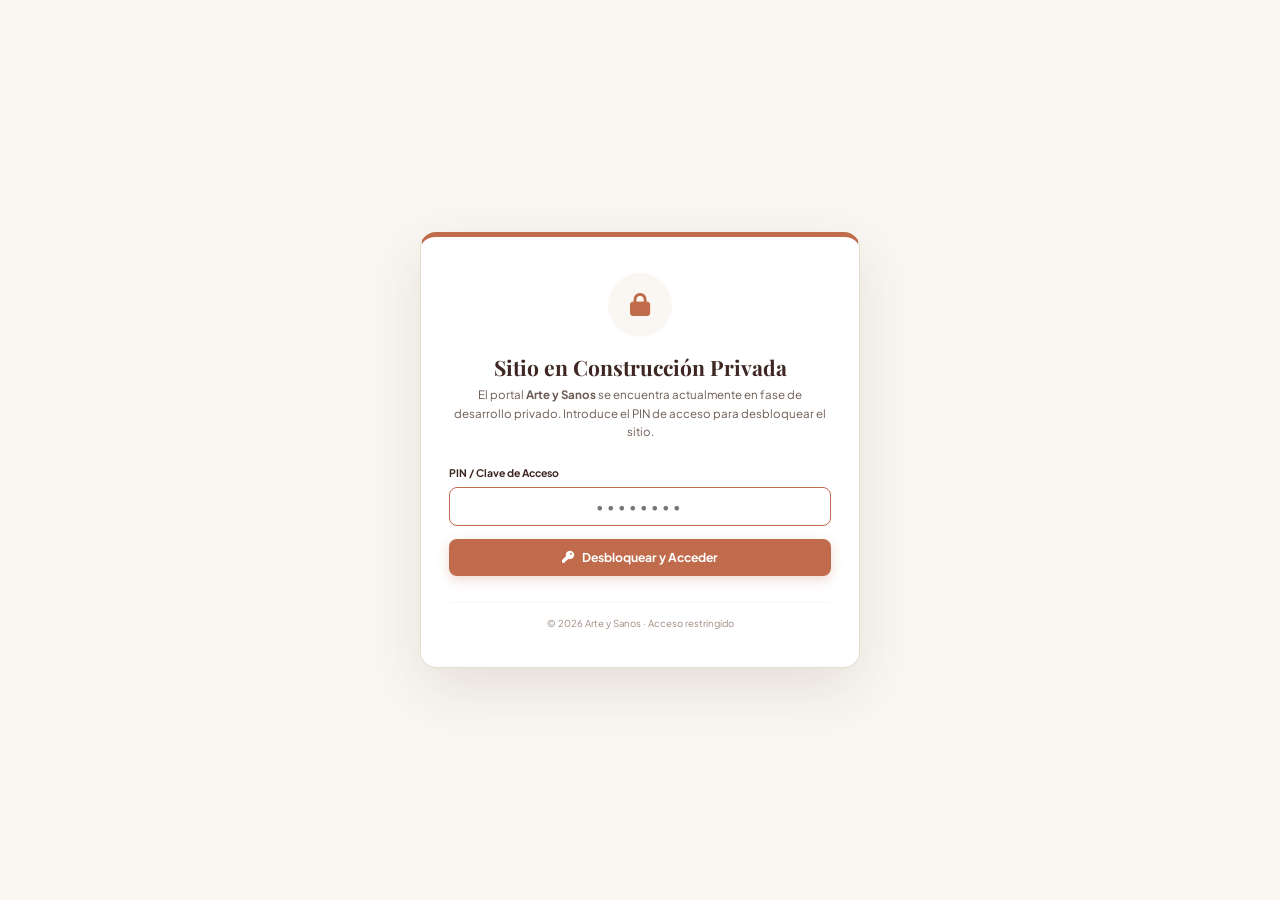
==== commit d615d949: "feat: implementar transicion global de pagina (fade in/out blanco suave) entre todas las pantallas d" ====
--- a/index.html
+++ b/index.html
@@ -26,16 +26,12 @@
 
   <!-- Estilos CSS -->
   <link rel="stylesheet" href="index.css">
+  <script src="src/pageTransition.js"></script>
 </head>
 
 <body>
 
-  <!-- Animación de Entrada / Intro (Primera visita) -->
-  <div id="introOverlay" class="intro-overlay">
-    <div class="intro-curtain intro-left"></div>
-    <div class="intro-curtain intro-right"></div>
-    <div class="intro-line"></div>
-  </div>
+  
 
   <!-- Header / Navigation -->
   <header class="header" id="mainHeader">
@@ -168,6 +164,10 @@
               <option value="newest">Más recientes</option>
             </select>
           </div>
+          <label style="display: inline-flex; align-items: center; gap: 0.45rem; background: var(--bg-card); padding: 0.45rem 0.9rem; border-radius: var(--radius-sm); border: 1px solid var(--border-color); cursor: pointer; font-size: 0.88rem; font-weight: 600; color: var(--primary-dark); user-select: none; transition: border-color 0.2s;" onmouseover="this.style.borderColor='var(--terracotta)'" onmouseout="this.style.borderColor='var(--border-color)'">
+            <input type="checkbox" id="onlyNewCheckbox" style="width: 17px; height: 17px; accent-color: #2E7D32; cursor: pointer;">
+            <span><i class="fa-solid fa-sparkles" style="color: #2E7D32; font-size: 0.8rem;"></i> Solo nuevos</span>
+          </label>
           <div id="resultsCount" style="color: var(--text-muted); font-weight: 500; font-size: 0.9rem;">
             Cargando artesanos...
           </div>
--- a/index.css
+++ b/index.css
@@ -633,6 +633,30 @@
   font-size: 0.8rem;
   font-weight: 600;
   letter-spacing: 0.5px;
+}
+
+.artisan-new-badge {
+  position: absolute;
+  top: 3.3rem;
+  left: 1rem;
+  background: linear-gradient(135deg, #2E7D32, #43A047);
+  color: #FFFFFF;
+  padding: 0.25rem 0.75rem;
+  border-radius: var(--radius-full);
+  font-size: 0.74rem;
+  font-weight: 700;
+  letter-spacing: 0.5px;
+  box-shadow: 0 4px 10px rgba(46, 125, 50, 0.35);
+  display: inline-flex;
+  align-items: center;
+  gap: 0.35rem;
+  z-index: 5;
+  animation: pulseNewBadge 2.5s infinite ease-in-out;
+}
+
+@keyframes pulseNewBadge {
+  0%, 100% { transform: scale(1); }
+  50% { transform: scale(1.05); }
 }
 
 .artisan-rating {
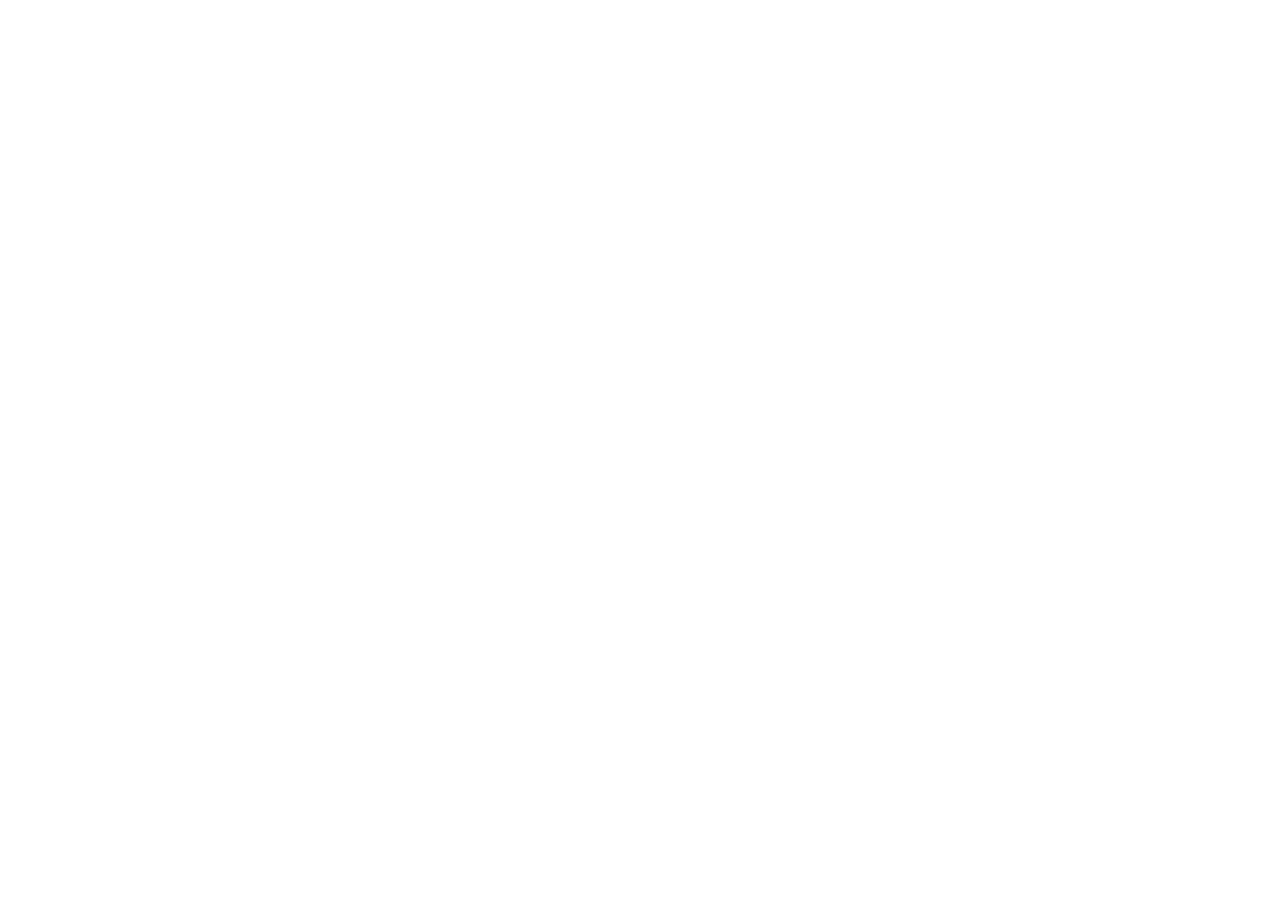
==== commit 9dcc4e6b: "fix(transitions): mantener pantalla blanca en index.html hasta que los artesanos esten 100% cargados" ====
--- a/index.html
+++ b/index.html
@@ -29,7 +29,7 @@
   <script src="src/pageTransition.js"></script>
 </head>
 
-<body>
+<body class="is-loading-async">
 
   
 
@@ -168,9 +168,7 @@
             <input type="checkbox" id="onlyNewCheckbox" style="width: 17px; height: 17px; accent-color: #2E7D32; cursor: pointer;">
             <span><i class="fa-solid fa-sparkles" style="color: #2E7D32; font-size: 0.8rem;"></i> Solo nuevos</span>
           </label>
-          <div id="resultsCount" style="color: var(--text-muted); font-weight: 500; font-size: 0.9rem;">
-            Cargando artesanos...
-          </div>
+          <div id="resultsCount" style="color: var(--text-muted); font-weight: 500; font-size: 0.9rem;"></div>
         </div>
       </div>
 
